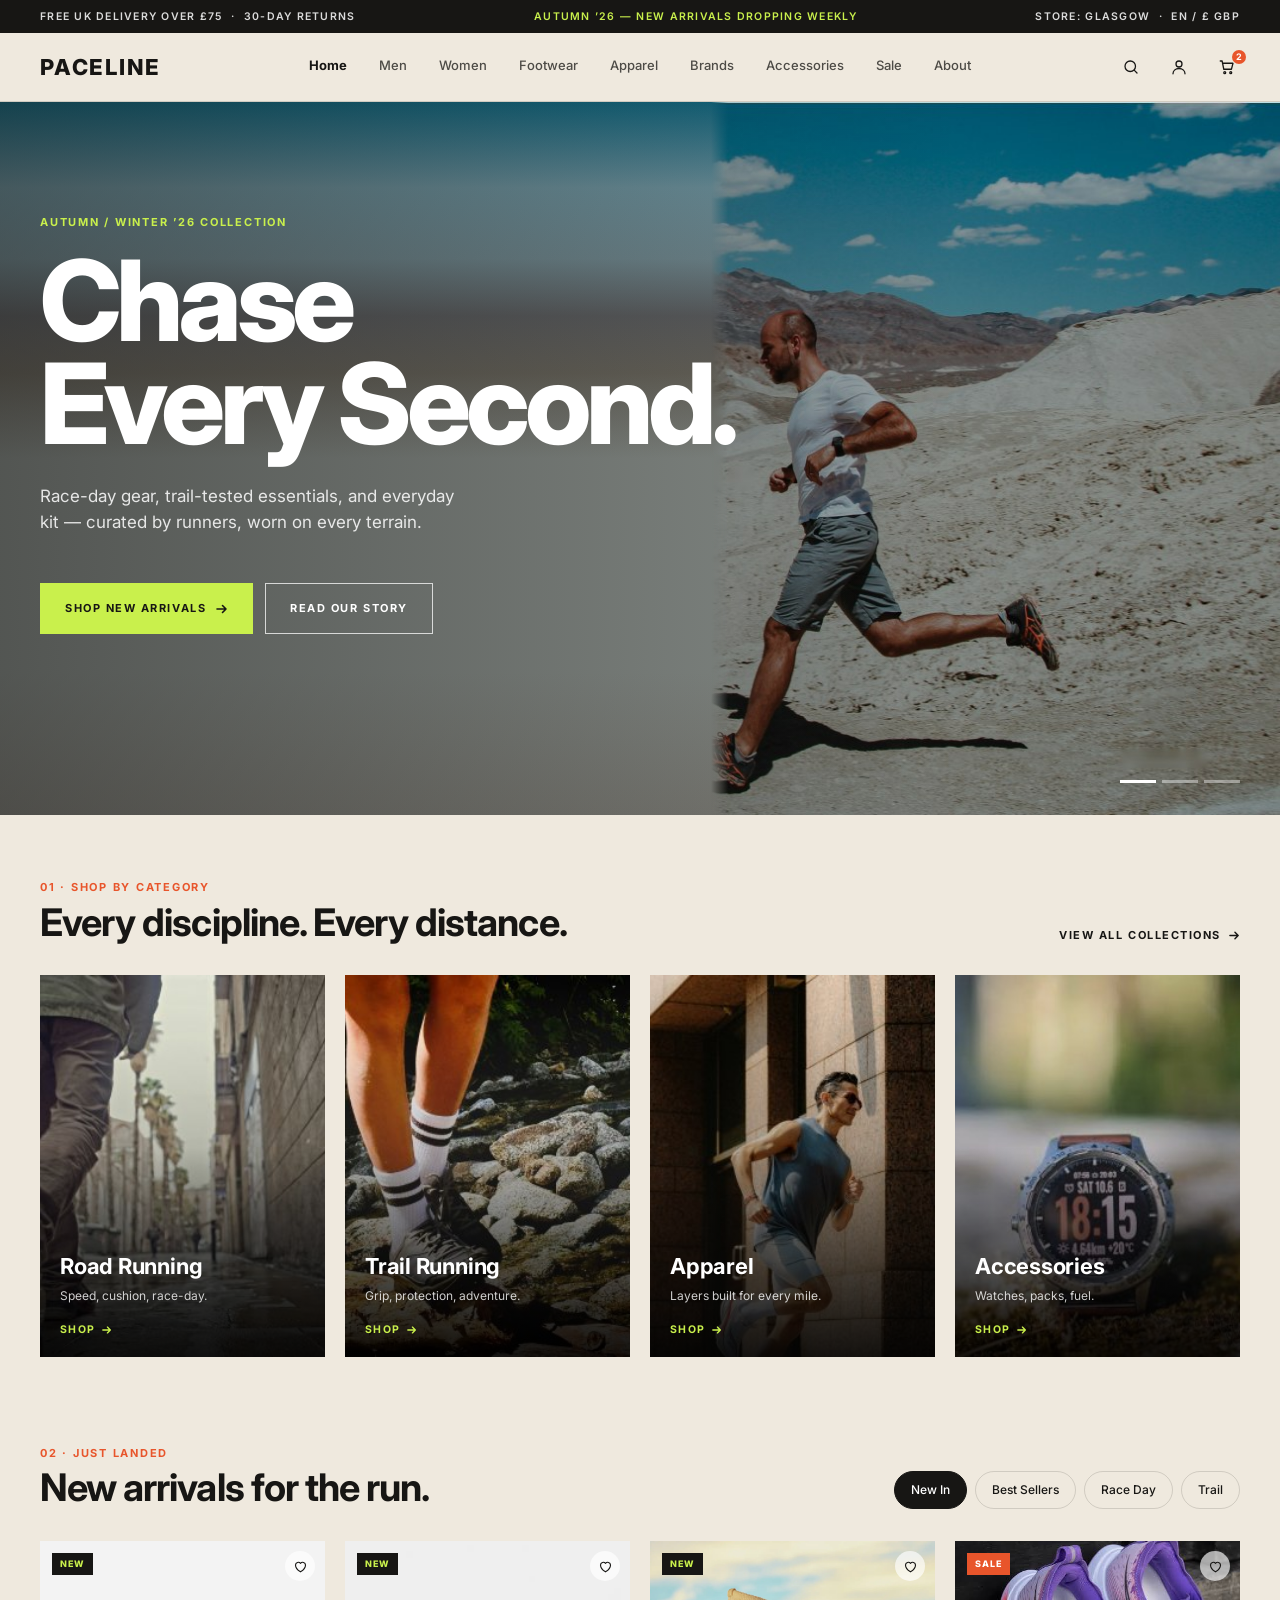
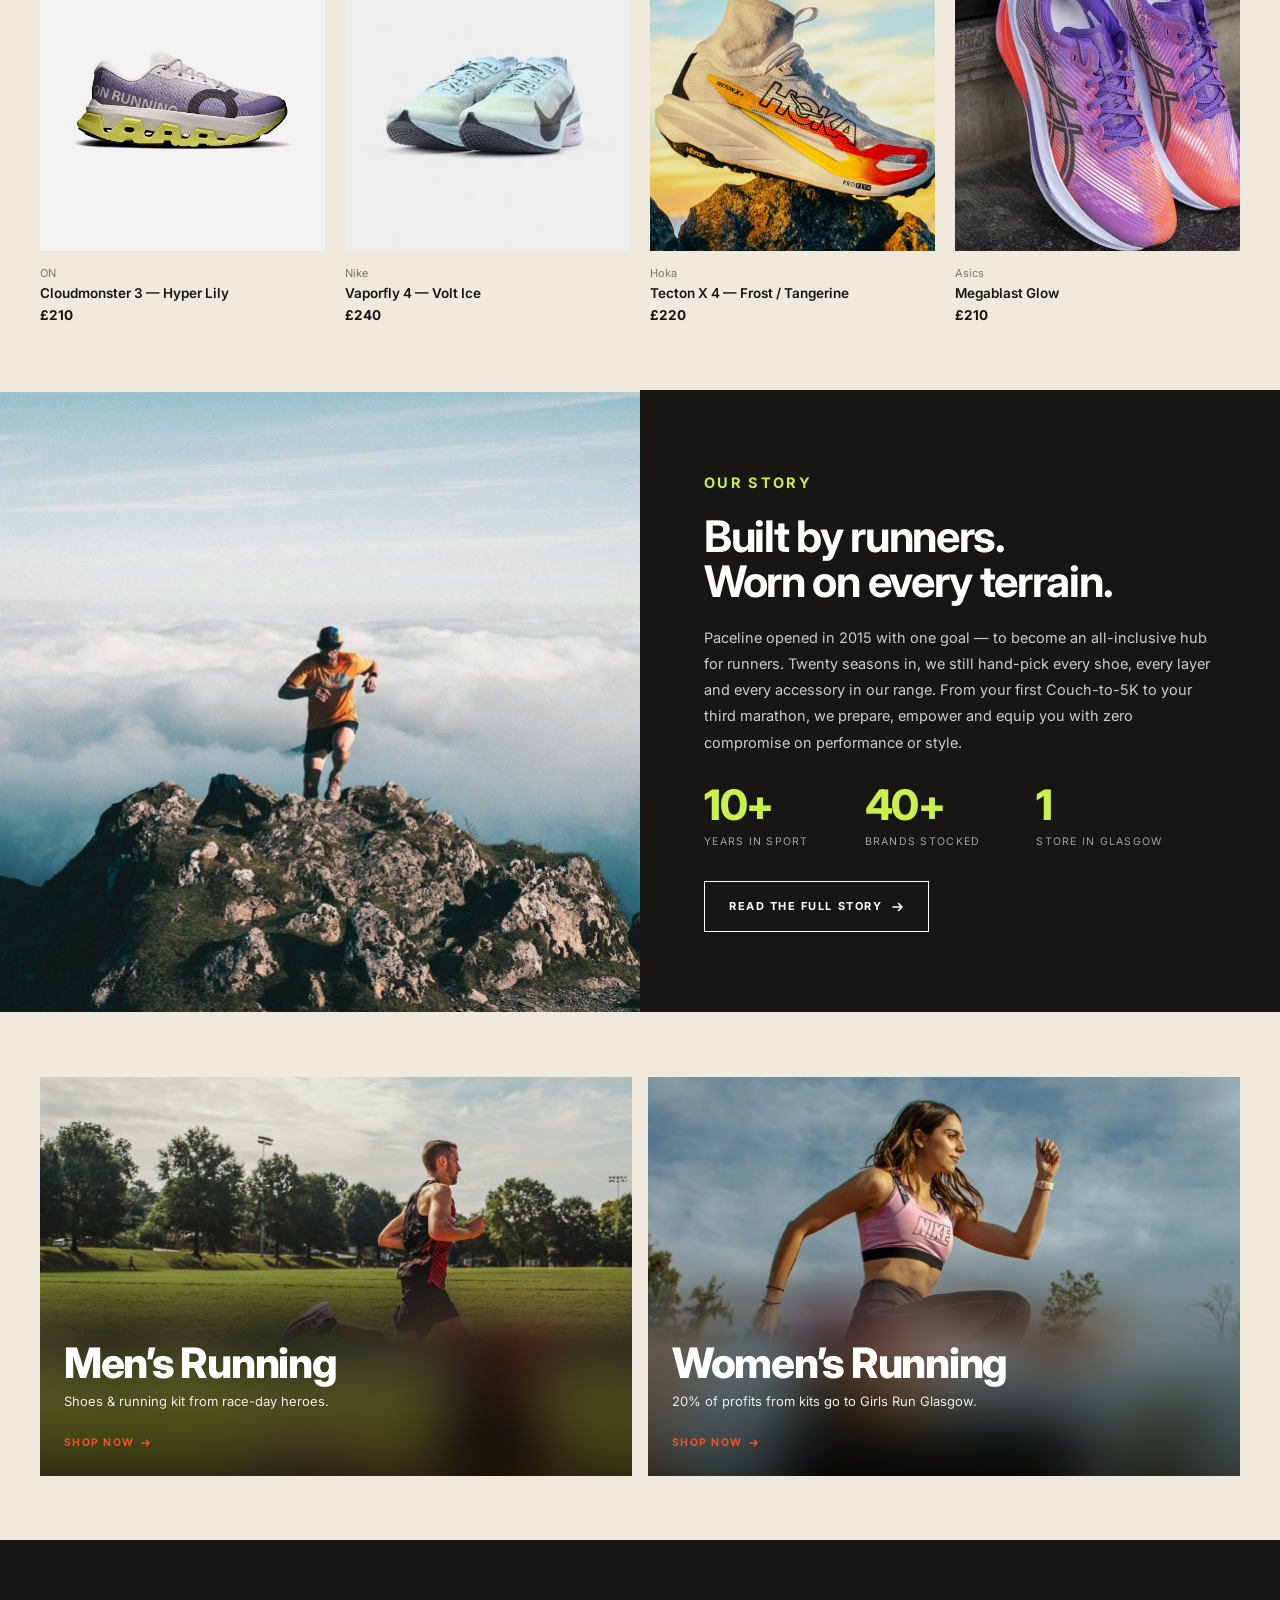
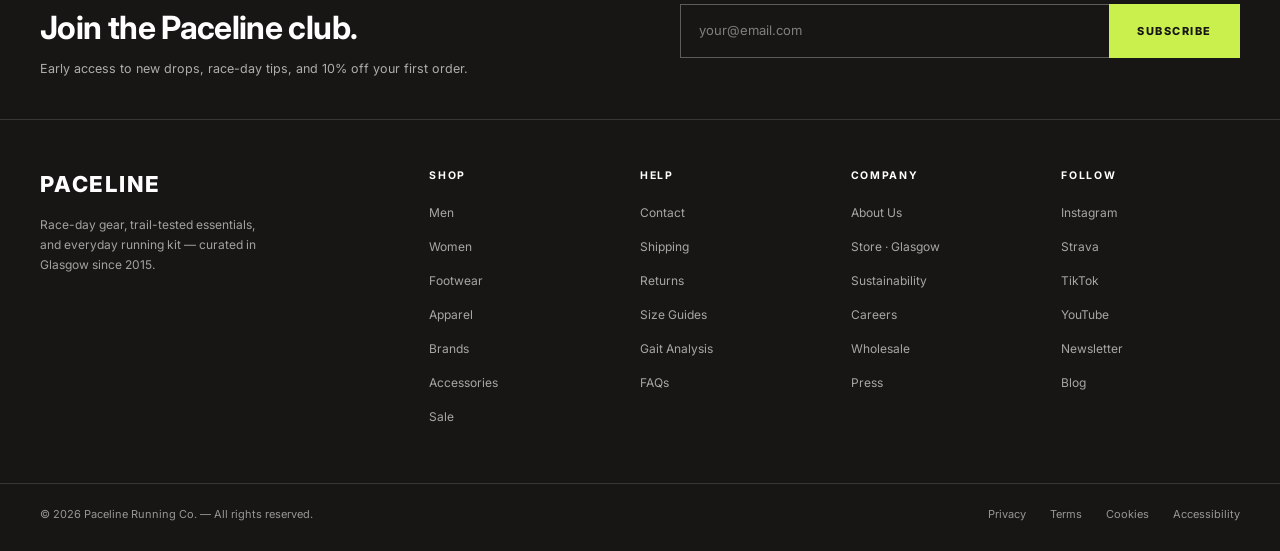
==== index.html @ 0e3cab70 "Paceline" ====
<!doctype html>
<html lang="en-GB">
<head>
  <meta charset="utf-8">
  <meta name="viewport" content="width=device-width, initial-scale=1">
  <title>Paceline — Running shoes, apparel and kit in Glasgow</title>
  <meta name="description" content="Race-day gear, trail-tested essentials and everyday kit, curated by runners in Glasgow.">
  <link rel="preconnect" href="https://fonts.googleapis.com">
  <link rel="preconnect" href="https://fonts.gstatic.com" crossorigin>
  <link href="https://fonts.googleapis.com/css2?family=Inter:wght@400;500;600;700;800&display=swap" rel="stylesheet">
  <link rel="stylesheet" href="css/styles.css">
</head>
<body>

<svg width="0" height="0" style="position:absolute" aria-hidden="true">
  <symbol id="i-arrow" viewBox="0 0 12 12"><path d="M1 6h9M6.5 2.5 10 6 6.5 9.5" fill="none" stroke="currentColor" stroke-width="1.6" stroke-linecap="round" stroke-linejoin="round"/></symbol>
  <symbol id="i-search" viewBox="0 0 24 24"><circle cx="11" cy="11" r="7"/><path d="m20 20-3.5-3.5"/></symbol>
  <symbol id="i-user" viewBox="0 0 24 24"><circle cx="12" cy="8" r="4"/><path d="M4 21c0-4.4 3.6-7 8-7s8 2.6 8 7"/></symbol>
  <symbol id="i-bag" viewBox="0 0 24 24"><path d="M3 4h2.5l2.2 11h10.2l2.1-8H6.2"/><circle cx="9" cy="19.5" r="1.3"/><circle cx="17" cy="19.5" r="1.3"/></symbol>
  <symbol id="i-heart" viewBox="0 0 24 24"><path d="M12 20.5s-8-4.9-8-11A4.5 4.5 0 0 1 12 7a4.5 4.5 0 0 1 8 2.5c0 6.1-8 11-8 11Z"/></symbol>
  <symbol id="i-menu" viewBox="0 0 24 24"><path d="M4 7h16M4 12h16M4 17h16"/></symbol>
</svg>

<div class="topbar">
  <div class="wrap">
    <span>Free UK delivery over £75 &nbsp;·&nbsp; 30-day returns</span>
    <span class="mid">Autumn ’26 — new arrivals dropping weekly</span>
    <span>Store: Glasgow &nbsp;·&nbsp; EN / £ GBP</span>
  </div>
</div>

<header class="site-header">
  <div class="wrap">
    <a href="index.html" class="logo" aria-label="Paceline home">PACELINE</a>
    <nav class="nav" id="nav" aria-label="Main">
      <a href="index.html" aria-current="page">Home</a>
      <a href="men.html">Men</a>
      <a href="women.html">Women</a>
      <a href="footwear.html">Footwear</a>
      <a href="apparel.html">Apparel</a>
      <a href="brands.html">Brands</a>
      <a href="accessories.html">Accessories</a>
      <a href="sale.html">Sale</a>
      <a href="about.html">About</a>
    </nav>
    <div class="header-actions">
      <button class="icon-btn" aria-label="Search"><svg><use href="#i-search"/></svg></button>
      <button class="icon-btn" aria-label="Account"><svg><use href="#i-user"/></svg></button>
      <button class="icon-btn" aria-label="Basket, 2 items"><svg><use href="#i-bag"/></svg><span class="cart-count">2</span></button>
      <button class="icon-btn menu-toggle" id="menuToggle" aria-label="Menu" aria-expanded="false" aria-controls="nav"><svg><use href="#i-menu"/></svg></button>
    </div>
  </div>
</header>

<main>
  <!-- Hero -->
  <section class="hero" aria-labelledby="hero-title">
    <div class="hero-bg-blur" aria-hidden="true"></div>
    <div class="hero-bg"><img src="img/hero.jpg" alt="A runner crossing a desert ridge at speed"></div>
    <div class="wrap">
      <div class="hero-inner">
        <p class="eyebrow lime">Autumn / Winter ’26 Collection</p>
        <h1 id="hero-title">Chase<br>Every Second.</h1>
        <p class="lede">Race-day gear, trail-tested essentials, and everyday kit — curated by runners, worn on every terrain.</p>
        <div class="hero-cta">
          <a class="btn btn-lime" href="#arrivals">Shop new arrivals <svg><use href="#i-arrow"/></svg></a>
          <a class="btn btn-ghost" href="about.html">Read our story</a>
        </div>
      </div>
    </div>
    <div class="hero-dots" aria-hidden="true"><button tabindex="-1" aria-current="true"></button><button tabindex="-1"></button><button tabindex="-1"></button></div>
  </section>

  <!-- Categories -->
  <section class="section" aria-labelledby="cat-title">
    <div class="wrap">
      <div class="section-head">
        <div>
          <p class="eyebrow">01 · Shop by category</p>
          <h2 id="cat-title">Every discipline. Every distance.</h2>
        </div>
        <a href="brands.html" class="link-arrow">View all collections <svg><use href="#i-arrow"/></svg></a>
      </div>
      <div class="cat-grid">
        <a href="footwear.html" class="cat-card">
          <img src="img/cat-road.jpg" alt="">
          <div class="meta"><h3>Road Running</h3><p>Speed, cushion, race-day.</p><span class="shop-link">Shop <svg><use href="#i-arrow"/></svg></span></div>
        </a>
        <a href="footwear.html" class="cat-card">
          <img src="img/cat-trail.jpg" alt="">
          <div class="meta"><h3>Trail Running</h3><p>Grip, protection, adventure.</p><span class="shop-link">Shop <svg><use href="#i-arrow"/></svg></span></div>
        </a>
        <a href="apparel.html" class="cat-card">
          <img src="img/cat-apparel.jpg" alt="">
          <div class="meta"><h3>Apparel</h3><p>Layers built for every mile.</p><span class="shop-link">Shop <svg><use href="#i-arrow"/></svg></span></div>
        </a>
        <a href="accessories.html" class="cat-card">
          <img src="img/cat-accessories.jpg" alt="">
          <div class="meta"><h3>Accessories</h3><p>Watches, packs, fuel.</p><span class="shop-link">Shop <svg><use href="#i-arrow"/></svg></span></div>
        </a>
      </div>
    </div>
  </section>

  <!-- New arrivals -->
  <section class="section" id="arrivals" aria-labelledby="arr-title" style="padding-top:24px">
    <div class="wrap">
      <div class="section-head">
        <div>
          <p class="eyebrow">02 · Just landed</p>
          <h2 id="arr-title">New arrivals for the run.</h2>
        </div>
        <div class="tabs" role="tablist" aria-label="Filter products">
          <button class="tab" role="tab" aria-selected="true" data-filter="new">New In</button>
          <button class="tab" role="tab" aria-selected="false" data-filter="best">Best Sellers</button>
          <button class="tab" role="tab" aria-selected="false" data-filter="race">Race Day</button>
          <button class="tab" role="tab" aria-selected="false" data-filter="trail">Trail</button>
        </div>
      </div>
      <div class="product-grid" id="productGrid">
        <article class="product" data-tags="new best">
          <div class="product-img">
            <span class="badge">New</span>
            <button class="wish" aria-label="Save Cloudmonster 3" aria-pressed="false"><svg><use href="#i-heart"/></svg></button>
            <img src="img/hper lily.jpg" alt="Cloudmonster 3 running shoe in Hyper Lily">
          </div>
          <div class="product-info"><p class="product-brand">ON</p><h3 class="product-name">Cloudmonster 3 — Hyper Lily</h3><p class="product-price">£210</p></div>
        </article>
        <article class="product" data-tags="new race">
          <div class="product-img">
            <span class="badge">New</span>
            <button class="wish" aria-label="Save Vaporfly 4" aria-pressed="false"><svg><use href="#i-heart"/></svg></button>
            <img src="img/shoe 2.jpg" alt="Vaporfly 4 running shoe in Volt Ice">
          </div>
          <div class="product-info"><p class="product-brand">Nike</p><h3 class="product-name">Vaporfly 4 — Volt Ice</h3><p class="product-price">£240</p></div>
        </article>
        <article class="product" data-tags="new trail">
          <div class="product-img">
            <span class="badge">New</span>
            <button class="wish" aria-label="Save Tecton X 4" aria-pressed="false"><svg><use href="#i-heart"/></svg></button>
            <img src="img/shoe 3.webp" alt="Tecton X 4 trail shoe in Frost / Tangerine">
          </div>
          <div class="product-info"><p class="product-brand">Hoka</p><h3 class="product-name">Tecton X 4 — Frost / Tangerine</h3><p class="product-price">£220</p></div>
        </article>
        <article class="product" data-tags="new best race">
          <div class="product-img">
            <span class="badge sale">Sale</span>
            <button class="wish" aria-label="Save Megablast" aria-pressed="false"><svg><use href="#i-heart"/></svg></button>
            <img src="img/shoe 4.jpg" alt="Megablast running shoe in White / Orange Glow">
          </div>
          <div class="product-info"><p class="product-brand">Asics</p><h3 class="product-name">Megablast Glow</h3><p class="product-price">£210</p></div>
        </article>
      </div>
    </div>
  </section>

  <!-- Story -->
  <section class="story on-dark" aria-labelledby="story-title">
    <div class="story-img"><img src="img/story.jpg" alt="A runner standing on a rocky summit above the clouds"></div>
    <div class="story-copy">
      <p class="eyebrow">Our story</p>
      <h2 id="story-title">Built by runners.<br>Worn on every terrain.</h2>
      <p>Paceline opened in 2015 with one goal — to become an all-inclusive hub for runners. Twenty seasons in, we still hand-pick every shoe, every layer and every accessory in our range. From your first Couch-to-5K to your third marathon, we prepare, empower and equip you with zero compromise on performance or style.</p>
      <div class="stats">
        <div class="stat"><b>10+</b><span>Years in sport</span></div>
        <div class="stat"><b>40+</b><span>Brands stocked</span></div>
        <div class="stat"><b>1</b><span>Store in Glasgow</span></div>
      </div>
      <a class="btn btn-outline" href="about.html">Read the full story <svg><use href="#i-arrow"/></svg></a>
    </div>
  </section>

  <!-- Men / Women -->
  <section class="section" aria-label="Shop by gender">
    <div class="wrap">
      <div class="duo">
        <a href="men.html" class="duo-card">
          <div class="blur" style="background-image:url(img/men.jpg)"></div>
          <img class="photo" src="img/men.jpg" alt="">
          <div class="duo-copy"><h3>Men’s Running</h3><p>Shoes &amp; running kit from race-day heroes.</p><span class="shop-link">Shop now <svg><use href="#i-arrow"/></svg></span></div>
        </a>
        <a href="women.html" class="duo-card">
          <div class="blur" style="background-image:url(img/women.jpg)"></div>
          <img class="photo" src="img/women.jpg" alt="">
          <div class="duo-copy"><h3>Women’s Running</h3><p>20% of profits from kits go to Girls Run Glasgow.</p><span class="shop-link">Shop now <svg><use href="#i-arrow"/></svg></span></div>
        </a>
      </div>
    </div>
  </section>
</main>

<footer class="site-footer on-dark">
  <section class="newsletter" aria-labelledby="nl-title">
    <div class="wrap">
      <div>
        <h2 id="nl-title">Join the Paceline club.</h2>
        <p>Early access to new drops, race-day tips, and 10% off your first order.</p>
      </div>
      <form class="sub-form" id="subForm" novalidate>
        <label class="sr-only" for="email">Email address</label>
        <input id="email" type="email" placeholder="your@email.com" autocomplete="email" required>
        <button type="submit">Subscribe</button>
        <p class="form-msg" id="formMsg" role="status"></p>
      </form>
    </div>
  </section>
  <div class="wrap footer-cols">
    <div class="footer-brand">
      <a href="index.html" class="logo">PACELINE</a>
      <p>Race-day gear, trail-tested essentials, and everyday running kit — curated in Glasgow since 2015.</p>
    </div>
    <div class="footer-col"><h4>Shop</h4><ul><li><a href="men.html">Men</a></li><li><a href="women.html">Women</a></li><li><a href="footwear.html">Footwear</a></li><li><a href="apparel.html">Apparel</a></li><li><a href="brands.html">Brands</a></li><li><a href="accessories.html">Accessories</a></li><li><a href="sale.html">Sale</a></li></ul></div>
    <div class="footer-col"><h4>Help</h4><ul><li><a href="#">Contact</a></li><li><a href="#">Shipping</a></li><li><a href="#">Returns</a></li><li><a href="#">Size Guides</a></li><li><a href="gait-analysis.html">Gait Analysis</a></li><li><a href="#">FAQs</a></li></ul></div>
    <div class="footer-col"><h4>Company</h4><ul><li><a href="about.html">About Us</a></li><li><a href="https://www.visitglasgow.org.uk/">Store · Glasgow</a></li><li><a href="#">Sustainability</a></li><li><a href="#">Careers</a></li><li><a href="#">Wholesale</a></li><li><a href="#">Press</a></li></ul></div>
    <div class="footer-col"><h4>Follow</h4><ul><li><a href="#">Instagram</a></li><li><a href="#">Strava</a></li><li><a href="#">TikTok</a></li><li><a href="#">YouTube</a></li><li><a href="#">Newsletter</a></li><li><a href="#">Blog</a></li></ul></div>
  </div>
  <div class="legal">
    <div class="wrap">
      <span>© 2026 Paceline Running Co. — All rights reserved.</span>
      <nav aria-label="Legal"><a href="#">Privacy</a><a href="#">Terms</a><a href="#">Cookies</a><a href="#">Accessibility</a></nav>
    </div>
  </div>
</footer>

<script src="js/main.js"></script>
</body>
</html>
---- css/styles.css ----
/* ==========================================================================
   PACELINE — shared styles (Home + About)
   ========================================================================== */

:root {
  --cream: #efe9de;
  --cream-light: #f5f1e8;
  --ink: #171614;
  --ink-soft: #4d4b46;
  --muted: #7a766d;
  --lime: #c9f04c;
  --orange: #e8552b;
  --gold: #d68a3c;
  --white: #ffffff;
  --line: rgba(23, 22, 20, 0.14);

  --font: "Inter", "Helvetica Neue", Arial, "Liberation Sans", sans-serif;
  --wrap: 1312px;
  --gutter: 40px;
}

*, *::before, *::after { box-sizing: border-box; }
html { scroll-behavior: smooth; }
body {
  margin: 0;
  font-family: var(--font);
  font-size: 16px;
  line-height: 1.5;
  color: var(--ink);
  background: var(--cream);
  -webkit-font-smoothing: antialiased;
}
img { display: block; max-width: 100%; }
a { color: inherit; text-decoration: none; }
button { font: inherit; color: inherit; cursor: pointer; }
ul { list-style: none; margin: 0; padding: 0; }
h1, h2, h3, p { margin: 0; }

:focus-visible { outline: 2px solid var(--orange); outline-offset: 3px; }
.on-dark :focus-visible, .topbar :focus-visible { outline-color: var(--lime); }

.wrap { width: 100%; max-width: calc(var(--wrap) + var(--gutter) * 2); margin: 0 auto; padding: 0 var(--gutter); }

.eyebrow {
  font-size: 11px; font-weight: 700; letter-spacing: .16em; text-transform: uppercase;
  color: var(--orange);
}
.on-dark .eyebrow, .eyebrow.lime { color: var(--lime); }

.sr-only {
  position: absolute; width: 1px; height: 1px; overflow: hidden;
  clip: rect(0 0 0 0); white-space: nowrap;
}

/* ---------- Buttons ---------- */
.btn {
  display: inline-flex; align-items: center; gap: 10px;
  padding: 16px 24px; border: 1.5px solid transparent;
  font-size: 11px; font-weight: 700; letter-spacing: .14em; text-transform: uppercase;
  transition: background .2s, color .2s, border-color .2s;
}
.btn svg { width: 12px; height: 12px; }
.btn-lime { background: var(--lime); color: var(--ink); }
.btn-lime:hover { background: #d8f77a; }
.btn-ghost { border-color: rgba(255,255,255,.75); color: var(--white); }
.btn-ghost:hover { background: var(--white); color: var(--ink); }
.btn-outline { border-color: var(--white); color: var(--white); }
.btn-outline:hover { background: var(--white); color: var(--ink); }
.btn-dark { background: var(--ink); color: var(--white); }
.btn-dark:hover { background: #2c2a27; }
.btn-ink-outline { border-color: var(--ink); color: var(--ink); }
.btn-ink-outline:hover { background: var(--ink); color: var(--white); }

.link-arrow {
  display: inline-flex; align-items: center; gap: 8px;
  font-size: 11px; font-weight: 700; letter-spacing: .14em; text-transform: uppercase;
}
.link-arrow svg { width: 11px; height: 11px; transition: transform .2s; }
.link-arrow:hover svg { transform: translateX(3px); }

/* ---------- Top bar ---------- */
.topbar {
  background: var(--ink); color: rgba(255,255,255,.85);
  font-size: 10.5px; font-weight: 600; letter-spacing: .12em; text-transform: uppercase;
}
.topbar .wrap { display: flex; justify-content: space-between; align-items: center; height: 33px; gap: 16px; }
.topbar .mid { color: var(--lime); text-align: center; }
.topbar span:last-child { text-align: right; }

/* ---------- Header ---------- */
.site-header {
  position: sticky; top: 0; z-index: 50;
  background: var(--cream); border-bottom: 1px solid var(--line);
}
.site-header .wrap { display: grid; grid-template-columns: 1fr auto 1fr; align-items: center; height: 68px; }
.logo { font-size: 22px; font-weight: 800; letter-spacing: .08em; }
.nav { display: flex; gap: 32px; font-size: 13px; font-weight: 500; color: var(--ink-soft); }
.nav a { padding: 6px 0; border-bottom: 2px solid transparent; transition: color .2s; }
.nav a:hover { color: var(--ink); }
.nav a[aria-current="page"] { color: var(--ink); font-weight: 700; }
.header-actions { display: flex; justify-content: flex-end; gap: 22px; }
.icon-btn { background: none; border: 0; padding: 4px; position: relative; display: grid; place-items: center; }
.icon-btn svg { width: 18px; height: 18px; stroke: var(--ink); fill: none; stroke-width: 1.7; stroke-linecap: round; stroke-linejoin: round; }
.cart-count {
  position: absolute; top: -4px; right: -6px; min-width: 14px; height: 14px; padding: 0 3px;
  display: grid; place-items: center; border-radius: 7px;
  background: var(--orange); color: var(--white); font-size: 9px; font-weight: 700;
}
.menu-toggle { display: none; }

/* ---------- Hero (Home) ---------- */
.hero {
  position: relative; min-height: 713px; color: var(--white); overflow: hidden;
  background: #6f8fa8;
}
.hero-bg-blur {
  position: absolute; inset: 0;
  /* colours sampled from the photo's left edge so the image blends into the page */
  background: linear-gradient(180deg, #12657d 0%, #6a8f9a 12%, #6e868d 22%, #5a5c5e 30%, #66635a 38%, #848a86 50%, #848a86 80%, #7a7a74 100%);
}
.hero-bg { position: absolute; inset: 0; display: flex; justify-content: flex-end; }
.hero-bg img {
  height: 100%; width: auto; max-width: 62%; object-fit: cover; object-position: left center;
  -webkit-mask-image: linear-gradient(90deg, transparent 0, #000 3%);
          mask-image: linear-gradient(90deg, transparent 0, #000 3%);
}
.hero::after {
  content: ""; position: absolute; inset: 0;
  background: linear-gradient(90deg, rgba(23,22,20,.45) 0%, rgba(23,22,20,.12) 55%, rgba(23,22,20,0) 75%);
}
.hero .wrap { position: relative; z-index: 2; padding-top: 112px; padding-bottom: 80px; }
.hero-inner { max-width: 760px; padding-left: 0; }
.hero h1 {
  font-size: clamp(64px, 9vw, 112px); line-height: .92; font-weight: 800; letter-spacing: -.045em;
  margin: 18px 0 28px;
}
.hero p.lede { font-size: 17px; line-height: 1.55; max-width: 430px; color: rgba(255,255,255,.85); }
.hero-cta { display: flex; gap: 12px; margin-top: 48px; flex-wrap: wrap; }
.hero-dots { position: absolute; right: var(--gutter); bottom: 32px; z-index: 3; display: flex; gap: 6px; }
.hero-dots button { width: 36px; height: 3px; border: 0; padding: 0; background: rgba(255,255,255,.4); transition: background .2s; }
.hero-dots button[aria-current="true"] { background: var(--white); }

/* ---------- Section heads ---------- */
.section { padding: 64px 0; }
.section-head { display: flex; justify-content: space-between; align-items: flex-end; gap: 24px; margin-bottom: 32px; }
.section-head h2 { font-size: clamp(30px, 3vw, 38px); font-weight: 700; letter-spacing: -.025em; line-height: 1.1; margin-top: 6px; }

/* ---------- Category cards ---------- */
.cat-grid { display: grid; grid-template-columns: repeat(4, 1fr); gap: 20px; }
.cat-card {
  position: relative; display: block; aspect-ratio: 313 / 419; overflow: hidden; color: var(--white); background: var(--ink);
}
.cat-card img { width: 100%; height: 100%; object-fit: cover; object-position: top; transition: transform .5s ease; }
.cat-card:hover img { transform: scale(1.04); }
.cat-card::after {
  content: ""; position: absolute; inset: 0;
  background: linear-gradient(180deg, rgba(0,0,0,0) 45%, rgba(0,0,0,.78) 100%);
}
.cat-card .meta { position: absolute; left: 20px; right: 20px; bottom: 18px; z-index: 2; }
.cat-card h3 { font-size: 22px; font-weight: 700; letter-spacing: -.01em; }
.cat-card p { font-size: 12px; color: rgba(255,255,255,.8); margin: 4px 0 10px; }
.shop-link { font-size: 10.5px; font-weight: 700; letter-spacing: .14em; text-transform: uppercase; color: var(--lime); display: inline-flex; gap: 6px; align-items: center; }
.shop-link svg { width: 10px; height: 10px; }

/* ---------- Product grid ---------- */
.tabs { display: flex; gap: 8px; flex-wrap: wrap; }
.tab {
  padding: 9px 16px; border: 1px solid var(--line); border-radius: 999px; background: transparent;
  font-size: 12px; font-weight: 500; transition: background .2s, color .2s;
}
.tab:hover { border-color: var(--ink); }
.tab[aria-selected="true"] { background: var(--ink); color: var(--white); border-color: var(--ink); }
.product-grid { display: grid; grid-template-columns: repeat(4, 1fr); gap: 20px; }
.product[hidden] { display: none; }
.product-img { position: relative; aspect-ratio: 313 / 340; overflow: hidden; background: #e0a550; }
.product-img img { width: 100%; height: 100%; object-fit: cover; transition: transform .5s ease; }
.product:hover .product-img img { transform: scale(1.04); }
.badge {
  position: absolute; top: 12px; left: 12px; z-index: 2;
  padding: 4px 8px; font-size: 9px; font-weight: 800; letter-spacing: .12em; text-transform: uppercase;
  background: var(--ink); color: var(--lime);
}
.badge.sale { background: var(--orange); color: var(--white); }
.wish {
  position: absolute; top: 10px; right: 10px; z-index: 2; width: 30px; height: 30px;
  border: 0; border-radius: 50%; background: rgba(255,255,255,.65); display: grid; place-items: center;
  transition: background .2s;
}
.wish:hover { background: var(--white); }
.wish svg { width: 15px; height: 15px; fill: none; stroke: var(--ink); stroke-width: 1.8; stroke-linejoin: round; }
.wish[aria-pressed="true"] svg { fill: var(--orange); stroke: var(--orange); }
.product-info { padding-top: 14px; }
.product-brand { font-size: 11px; color: var(--muted); margin-bottom: 2px; }
.product-name { font-size: 13.5px; font-weight: 600; }
.product-price { font-size: 13.5px; font-weight: 700; margin-top: 2px; }
.product-price s { font-weight: 400; color: var(--muted); margin-left: 6px; }

/* ---------- Story band (Home) ---------- */
.story { display: grid; grid-template-columns: 1fr 1fr; background: var(--ink); color: var(--white); min-height: 620px; }
.story-img { position: relative; overflow: hidden; }
.story-img img { position: absolute; inset: 0; width: 100%; height: 100%; object-fit: cover; }
.story-copy { padding: 80px 64px; display: flex; flex-direction: column; justify-content: center; max-width: 720px; }
.story-copy h2 { font-size: clamp(34px, 3.4vw, 46px); line-height: 1.05; font-weight: 700; letter-spacing: -.03em; margin: 18px 0 20px; }
.story-copy p { font-size: 14.5px; line-height: 1.8; color: rgba(255,255,255,.78); max-width: 520px; }
.stats { display: flex; gap: 56px; margin: 28px 0 32px; }
.stat b { display: block; font-size: 42px; font-weight: 800; letter-spacing: -.03em; line-height: 1; color: var(--lime); }
.stat span { display: block; margin-top: 8px; font-size: 10.5px; letter-spacing: .12em; text-transform: uppercase; color: rgba(255,255,255,.6); }
.story-copy .btn { align-self: flex-start; }

/* ---------- Gender cards ---------- */
.duo { display: grid; grid-template-columns: 1fr 1fr; gap: 16px; }
.duo-card {
  position: relative; display: block; min-height: 400px; overflow: hidden; color: var(--white);
  background: #2f3b2a;
}
.duo-card .blur { position: absolute; inset: 0; background-size: cover; background-position: center; filter: blur(26px); transform: scale(1.2); }
.duo-card img.photo {
  position: absolute; left: 0; right: 0; top: 0; width: 100%; height: 68%; object-fit: cover; object-position: center top;
  -webkit-mask-image: linear-gradient(180deg, #000 70%, transparent 100%);
          mask-image: linear-gradient(180deg, #000 70%, transparent 100%);
  transition: transform .6s ease;
}
.duo-card:hover img.photo { transform: scale(1.03); }
.duo-card::after { content: ""; position: absolute; inset: 0; background: linear-gradient(180deg, rgba(0,0,0,0) 40%, rgba(0,0,0,.6) 100%); }
.duo-copy { position: absolute; left: 24px; right: 24px; bottom: 24px; z-index: 2; }
.duo-copy h3 { font-size: clamp(30px, 3.3vw, 42px); font-weight: 800; letter-spacing: -.03em; line-height: 1; }
.duo-copy p { margin: 8px 0 16px; font-size: 13px; color: rgba(255,255,255,.9); }
.duo-copy .shop-link { color: var(--orange); }

/* ---------- Newsletter + footer ---------- */
.site-footer { background: var(--ink); color: var(--white); }
.newsletter { padding: 64px 0 40px; }
.newsletter .wrap { display: flex; justify-content: space-between; align-items: center; gap: 40px; flex-wrap: wrap; padding-bottom: 40px; border-bottom: 1px solid rgba(255,255,255,.14); }
.newsletter h2 { font-size: 32px; font-weight: 700; letter-spacing: -.02em; }
.newsletter p { font-size: 12.5px; color: rgba(255,255,255,.65); margin-top: 8px; }
.sub-form { display: flex; flex-wrap: wrap; flex: 1 1 380px; max-width: 560px; }
.sub-form input {
  flex: 1 1 200px; min-width: 0; padding: 16px 18px; background: transparent;
  border: 1px solid rgba(255,255,255,.3); border-right: 0; color: var(--white); font: inherit; font-size: 13px;
}
.sub-form input::placeholder { color: rgba(255,255,255,.45); }
.sub-form input:focus-visible { outline-offset: -2px; }
.sub-form button { flex: 0 0 auto; border-radius: 0; border: 0; padding: 0 28px; background: var(--lime); color: var(--ink); font-size: 11px; font-weight: 800; letter-spacing: .14em; text-transform: uppercase; }
.sub-form button:hover { background: #d8f77a; }
.form-msg { flex-basis: 100%; font-size: 12.5px; color: var(--lime); min-height: 1em; margin: 0; }

.footer-cols { display: grid; grid-template-columns: 2fr repeat(4, 1fr); gap: 32px; padding-top: 8px; padding-bottom: 56px; }
.footer-brand p { font-size: 12px; line-height: 1.7; color: rgba(255,255,255,.6); max-width: 230px; margin-top: 14px; }
.footer-col h4 { margin: 0 0 16px; font-size: 10.5px; letter-spacing: .16em; text-transform: uppercase; font-weight: 700; }
.footer-col li + li { margin-top: 10px; }
.footer-col a { font-size: 12px; color: rgba(255,255,255,.62); transition: color .2s; }
.footer-col a:hover { color: var(--white); }
.legal { border-top: 1px solid rgba(255,255,255,.14); padding: 22px 0 28px; }
.legal .wrap { display: flex; justify-content: space-between; gap: 16px; flex-wrap: wrap; font-size: 11px; color: rgba(255,255,255,.55); }
.legal nav { display: flex; gap: 24px; }
.legal a:hover { color: var(--white); }

/* ==========================================================================
   ABOUT
   ========================================================================== */
.about-hero { text-align: center; padding: 28px 0 40px; }
.crumbs { font-size: 10.5px; letter-spacing: .14em; text-transform: uppercase; color: var(--muted); margin-bottom: 40px; }
.crumbs a:hover { color: var(--ink); }
.about-hero h1 { font-size: clamp(72px, 11vw, 150px); font-weight: 800; letter-spacing: -.055em; line-height: .95; }
.about-hero p { max-width: 400px; margin: 32px auto 0; color: var(--ink-soft); font-size: 14px; line-height: 1.65; }
.banner img { width: 100%; height: 481px; object-fit: cover; }

.why { padding: 84px 0 96px; }
.why .wrap { display: grid; grid-template-columns: 1fr 1fr; gap: 64px; align-items: start; }
.why h2 { font-size: clamp(36px, 4vw, 52px); font-weight: 800; letter-spacing: -.035em; line-height: 1.02; margin-top: 14px; }
.why-copy p { font-size: 13.5px; line-height: 1.75; color: var(--ink-soft); max-width: 520px; }
.why-copy p + p { margin-top: 16px; }
.signoff { margin-top: 56px !important; font-weight: 700; color: var(--ink) !important; font-size: 12.5px !important; }

.values { background: var(--cream-light); padding: 64px 0 72px; }
.values h2, .timeline-sec h2, .founders h2 { font-size: clamp(28px, 3vw, 36px); font-weight: 700; letter-spacing: -.025em; margin: 6px 0 36px; }
.value-grid { display: grid; grid-template-columns: repeat(3, 1fr); gap: 16px; }
.value-card { background: var(--white); padding: 28px 28px 32px; min-height: 238px; }
.value-card .num { font-size: 52px; font-weight: 800; letter-spacing: -.04em; line-height: 1; }
.value-card:nth-child(1) .num { color: var(--orange); }
.value-card:nth-child(2) .num { color: var(--lime); }
.value-card:nth-child(3) .num { color: var(--gold); }
.value-card h3 { font-size: 17px; font-weight: 700; letter-spacing: -.01em; margin: 22px 0 22px; }
.value-card p { font-size: 11.5px; line-height: 1.65; color: var(--muted); }

.timeline-sec { padding: 64px 0 80px; }
.timeline { display: grid; grid-template-columns: repeat(4, 1fr); gap: 16px; }
.milestone { border-top: 1px solid var(--ink); padding-top: 24px; }
.milestone .year { font-size: 40px; font-weight: 800; letter-spacing: -.04em; line-height: 1; color: var(--orange); }
.milestone:nth-child(2) .year { color: var(--gold); }
.milestone:nth-child(3) .year { color: var(--orange); }
.milestone:nth-child(4) .year { color: var(--gold); }
.milestone h3 { font-size: 15px; font-weight: 700; margin: 18px 0 10px; }
.milestone p { font-size: 11.5px; line-height: 1.65; color: var(--muted); max-width: 260px; }

.visit { display: grid; grid-template-columns: 1fr 1fr; background: var(--ink); color: var(--white); min-height: 360px; }
.visit-copy { padding: 0 var(--gutter); display: flex; flex-direction: column; justify-content: center; }
.visit-copy h2 { font-size: clamp(34px, 3.4vw, 44px); font-weight: 700; letter-spacing: -.03em; margin: 14px 0 18px; }
.visit-copy address { font-style: normal; font-size: 13px; line-height: 1.8; color: rgba(255,255,255,.7); }
.visit-copy address b { color: var(--white); font-weight: 600; }
.visit-map { position: relative; overflow: hidden; }
.visit-map img { position: absolute; inset: 0; width: 100%; height: 100%; object-fit: cover; }

.founders { padding: 64px 0 80px; }
.founder-grid { display: grid; grid-template-columns: 1fr 1fr; gap: 16px; }
.founder { background: var(--white); }
.founder-photo { position: relative; aspect-ratio: 644 / 459; overflow: hidden; }
.founder-photo img { width: 100%; height: 100%; object-fit: cover; object-position: center 30%; }
.pill {
  position: absolute; left: 16px; bottom: 14px; padding: 4px 10px; border-radius: 999px;
  background: var(--lime); color: var(--ink); font-size: 9px; font-weight: 700;
}
.founder-body { padding: 22px 24px 28px; }
.founder-body h3 { font-size: 19px; font-weight: 700; letter-spacing: -.01em; }
.founder-body .role { font-size: 10.5px; font-weight: 600; color: var(--orange); margin: 6px 0 14px; }
.founder-body p { font-size: 11.5px; line-height: 1.65; color: var(--muted); max-width: 480px; }

.cta { background: var(--lime); text-align: center; padding: 68px 0 76px; }
.cta .eyebrow { color: var(--ink); }
.cta h2 { font-size: clamp(42px, 6vw, 76px); font-weight: 800; letter-spacing: -.045em; line-height: .98; margin: 22px auto 30px; max-width: 760px; }
.cta-buttons { display: inline-flex; gap: 8px; flex-wrap: wrap; justify-content: center; }

/* ==========================================================================
   Responsive
   ========================================================================== */
@media (max-width: 1080px) {
  .cat-grid, .product-grid { grid-template-columns: repeat(2, 1fr); }
  .story { grid-template-columns: 1fr; }
  .story-img { min-height: 380px; }
  .story-copy { padding: 56px var(--gutter); max-width: none; }
  .footer-cols { grid-template-columns: repeat(2, 1fr); }
  .footer-brand { grid-column: 1 / -1; }
  .timeline { grid-template-columns: repeat(2, 1fr); row-gap: 40px; }
}
@media (max-width: 820px) {
  :root { --gutter: 20px; }
  .topbar .mid, .topbar span:last-child { display: none; }
  .topbar .wrap { justify-content: center; }
  .site-header .wrap { grid-template-columns: auto 1fr; height: 60px; }
  .header-actions { gap: 16px; }
  .menu-toggle { display: grid; }
  .nav {
    display: none; position: absolute; top: 60px; left: 0; right: 0;
    flex-direction: column; gap: 0; background: var(--cream); border-bottom: 1px solid var(--line); padding: 8px var(--gutter) 16px;
  }
  .nav.open { display: flex; }
  .nav a { padding: 12px 0; font-size: 15px; }
  .site-header .wrap { position: relative; }
  .hero { min-height: 640px; }
  .hero .wrap { padding-top: 72px; }
  .hero-bg img { max-width: 100%; opacity: .85; }
  .hero::after { background: linear-gradient(180deg, rgba(23,22,20,.35), rgba(23,22,20,.55)); }
  .section-head { flex-direction: column; align-items: flex-start; }
  .duo, .why .wrap, .founder-grid, .visit, .value-grid { grid-template-columns: 1fr; }
  .why .wrap { gap: 28px; }
  .visit-copy { padding: 56px var(--gutter); }
  .visit-map { min-height: 280px; }
  .stats { gap: 32px; flex-wrap: wrap; }
  .banner img { height: 260px; }
  .legal .wrap { flex-direction: column; }
}
@media (max-width: 520px) {
  .cat-grid, .product-grid { gap: 12px; }
  .cat-card h3 { font-size: 17px; }
  .cat-card p { display: none; }
  .timeline { grid-template-columns: 1fr; }
  .footer-cols { grid-template-columns: 1fr 1fr; }
  .sub-form { flex-direction: column; }
  .sub-form input { border-right: 1px solid rgba(255,255,255,.3); border-bottom: 0; }
  .sub-form button { padding: 16px; }
}
@media (prefers-reduced-motion: reduce) {
  *, *::before, *::after { transition: none !important; animation: none !important; scroll-behavior: auto !important; }
}

/* ==========================================================================
   SHOP PAGES (Men, Women, Footwear, Apparel, Brands, Sale)
   ========================================================================== */
.page-head { padding: 28px 0 36px; }
.page-head .crumbs { margin-bottom: 28px; }
.page-head h1 { font-size: clamp(52px, 8vw, 104px); font-weight: 800; letter-spacing: -.05em; line-height: .95; }
.page-head p.sub { margin-top: 18px; max-width: 460px; color: var(--ink-soft); font-size: 14px; line-height: 1.65; }

.shop-section { padding-bottom: 88px; }
.shop-bar {
  display: flex; justify-content: space-between; align-items: center; gap: 16px; flex-wrap: wrap;
  padding: 16px 0; margin-bottom: 32px;
  border-top: 1px solid var(--line); border-bottom: 1px solid var(--line);
}
.chips { display: flex; gap: 8px; flex-wrap: wrap; }
.chip {
  padding: 9px 16px; border: 1px solid var(--line); border-radius: 999px; background: transparent;
  font-size: 12px; font-weight: 500; transition: background .2s, color .2s;
}
.chip:hover { border-color: var(--ink); }
.chip[aria-pressed="true"] { background: var(--ink); color: var(--white); border-color: var(--ink); }
.shop-tools { display: flex; align-items: center; gap: 16px; font-size: 12px; color: var(--muted); }
.shop-tools select {
  padding: 9px 12px; border: 1px solid var(--line); background: transparent;
  font: inherit; font-size: 12px; color: var(--ink);
}
.shop-empty { grid-column: 1 / -1; padding: 64px 0; text-align: center; color: var(--muted); font-size: 14px; }
/* ==========================================================================
   GAIT ANALYSIS BOOKING PAGE
   ========================================================================== */
.gait-section { padding-bottom: 96px; }
.gait-grid { display: grid; grid-template-columns: 1fr 1fr; gap: 64px; align-items: start; }
.gait-info h2, .gait-card h2 { font-size: 26px; font-weight: 700; letter-spacing: -.02em; margin-bottom: 20px; }
.gait-steps { list-style: none; margin: 0 0 44px; padding: 0; }
.gait-steps li { display: grid; grid-template-columns: 56px 1fr; gap: 8px; padding: 20px 0; border-top: 1px solid var(--line); }
.gait-steps li:last-child { border-bottom: 1px solid var(--line); }
.gait-steps .n { font-size: 34px; font-weight: 800; letter-spacing: -.04em; line-height: 1; color: var(--orange); }
.gait-steps h3 { font-size: 16px; font-weight: 700; margin-bottom: 6px; }
.gait-steps p { font-size: 13px; line-height: 1.65; color: var(--ink-soft); max-width: 420px; }
.gait-list { list-style: disc; margin: 0 0 40px 18px; padding: 0; font-size: 13px; line-height: 1.9; color: var(--ink-soft); }
.gait-where { font-style: normal; font-size: 13px; line-height: 1.8; color: var(--ink-soft); }
.gait-where b { color: var(--ink); }

.gait-card { background: var(--white); padding: 36px; position: sticky; top: 92px; }
.field { margin-bottom: 18px; }
.field label, .field legend { display: block; font-size: 12px; font-weight: 600; margin-bottom: 7px; padding: 0; }
.field .opt { font-weight: 400; color: var(--muted); }
.field input[type="text"], .field input[type="email"], .field input[type="tel"], .field input[type="date"],
.field select, .field textarea {
  width: 100%; padding: 13px 14px; border: 1px solid var(--line); background: var(--cream-light);
  font: inherit; font-size: 14px; color: var(--ink); border-radius: 0;
}
.field textarea { min-height: 96px; resize: vertical; }
.field input:focus-visible, .field select:focus-visible, .field textarea:focus-visible { outline: 2px solid var(--ink); outline-offset: 1px; }
.field.invalid input, .field.invalid select, .field.invalid textarea { border-color: var(--orange); }
.field .err { display: none; margin-top: 6px; font-size: 12px; color: var(--orange); }
.field.invalid .err { display: block; }
.field-row { display: grid; grid-template-columns: 1fr 1fr; gap: 16px; }
fieldset.field { border: 0; margin: 0 0 18px; padding: 0; min-width: 0; }

.slots { display: flex; flex-wrap: wrap; gap: 8px; }
.slot { position: relative; }
.slot input { position: absolute; opacity: 0; inset: 0; margin: 0; cursor: pointer; }
.slot span {
  display: block; padding: 9px 16px; border: 1px solid var(--line); border-radius: 999px;
  font-size: 12px; font-weight: 500; transition: background .2s, color .2s;
}
.slot input:hover + span { border-color: var(--ink); }
.slot input:checked + span { background: var(--ink); color: var(--white); border-color: var(--ink); }
.slot input:focus-visible + span { outline: 2px solid var(--orange); outline-offset: 2px; }

.gait-card .btn { width: 100%; justify-content: center; border: 0; margin-top: 6px; }
.gait-note { margin-top: 14px; font-size: 11.5px; color: var(--muted); text-align: center; }
.gait-done { display: none; text-align: left; }
.gait-done.show { display: block; }
.gait-done .tick { width: 44px; height: 44px; border-radius: 50%; background: var(--lime); display: grid; place-items: center; margin-bottom: 20px; }
.gait-done .tick svg { width: 20px; height: 20px; stroke: var(--ink); fill: none; stroke-width: 2.4; stroke-linecap: round; stroke-linejoin: round; }
.gait-done p { font-size: 14px; line-height: 1.7; color: var(--ink-soft); }
.gait-done dl { margin: 22px 0 26px; border-top: 1px solid var(--line); }
.gait-done dl div { display: flex; justify-content: space-between; gap: 16px; padding: 12px 0; border-bottom: 1px solid var(--line); font-size: 13px; }
.gait-done dt { color: var(--muted); }
.gait-done dd { margin: 0; font-weight: 600; text-align: right; }

@media (max-width: 900px) {
  .gait-grid { grid-template-columns: 1fr; gap: 40px; }
  .gait-card { position: static; padding: 24px; }
  .field-row { grid-template-columns: 1fr; gap: 0; }
}
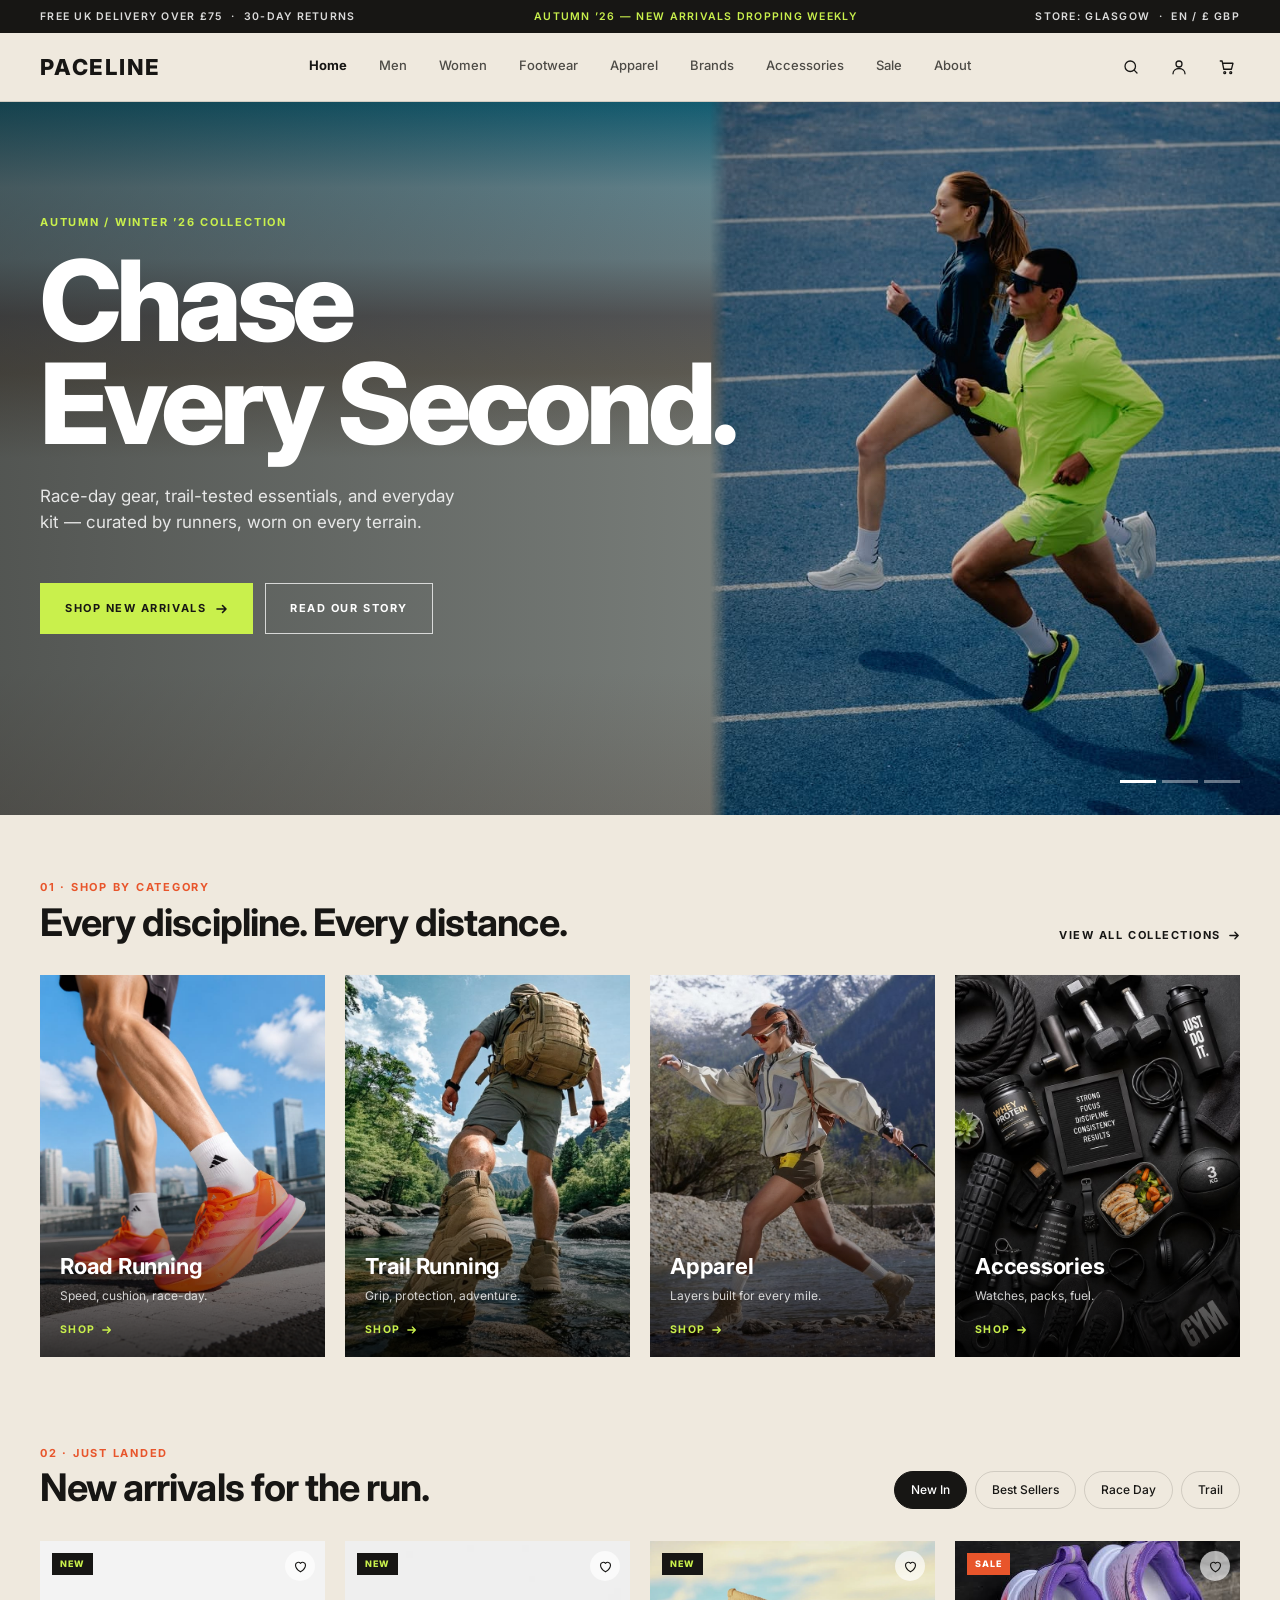
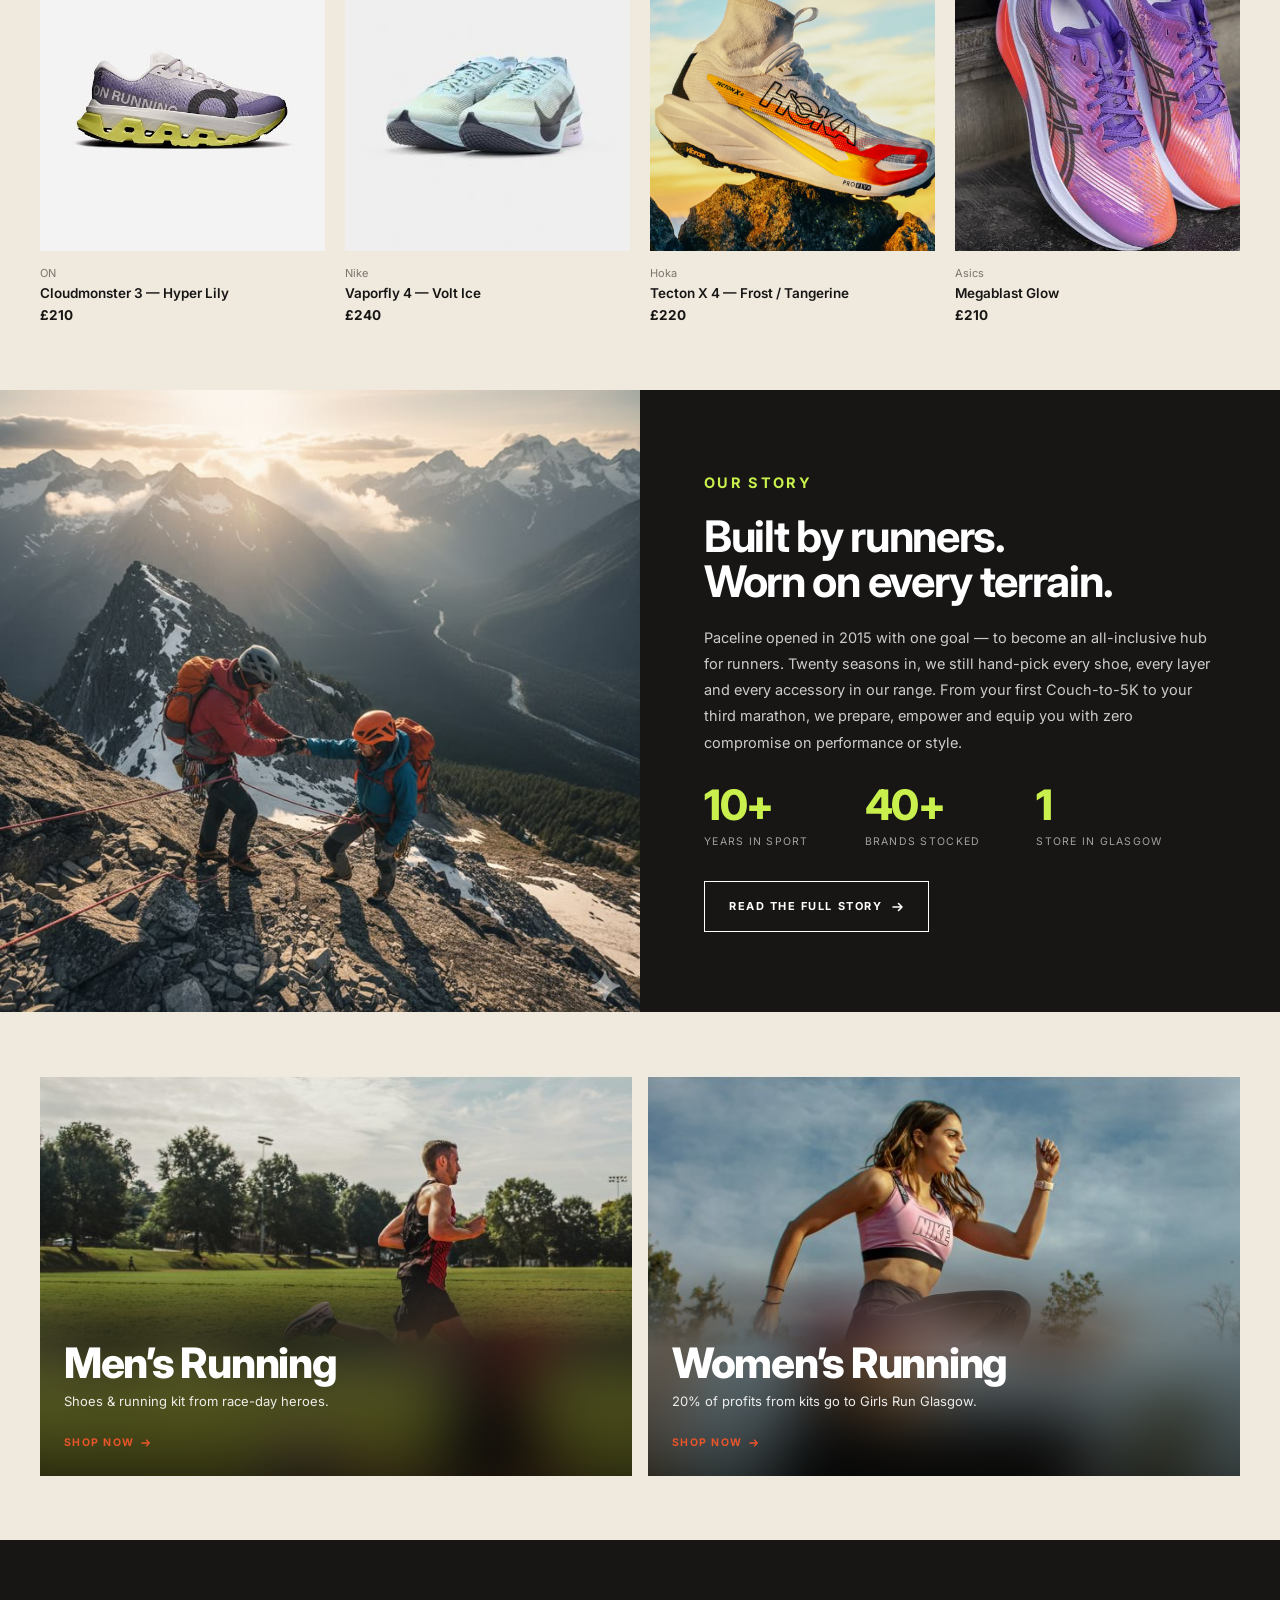
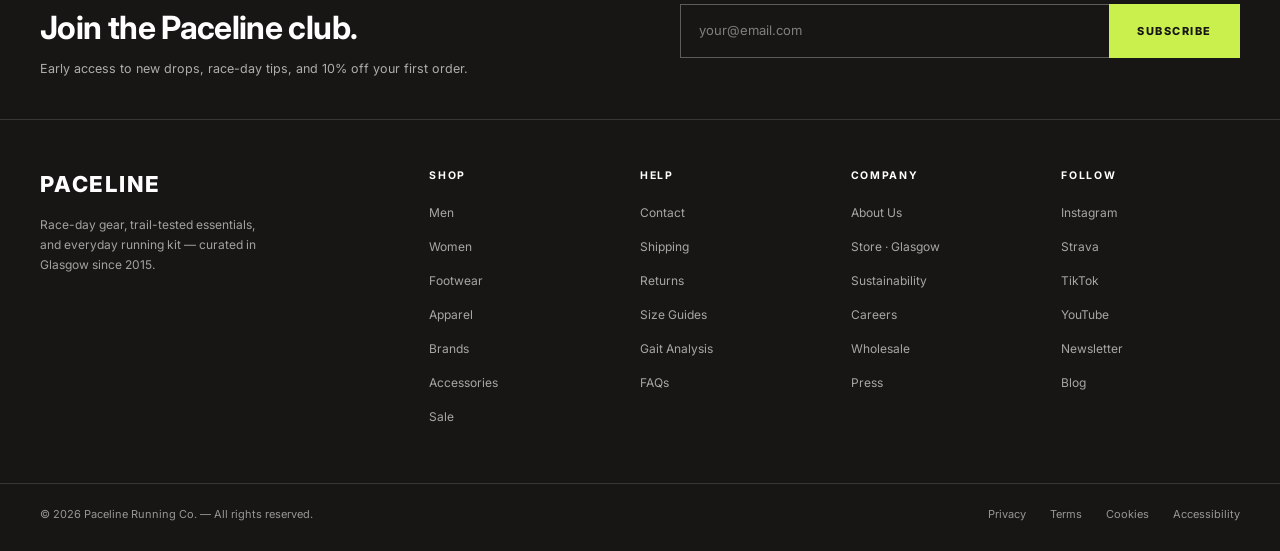
==== commit 2a53055c: "Paceline" ====
--- a/index.html
+++ b/index.html
@@ -45,8 +45,8 @@
     </nav>
     <div class="header-actions">
       <button class="icon-btn" aria-label="Search"><svg><use href="#i-search"/></svg></button>
-      <button class="icon-btn" aria-label="Account"><svg><use href="#i-user"/></svg></button>
-      <button class="icon-btn" aria-label="Basket, 2 items"><svg><use href="#i-bag"/></svg><span class="cart-count">2</span></button>
+      <a href="login.html" class="icon-btn" aria-label="Account"><svg><use href="#i-user"/></svg></a>
+      <a href="cart.html" class="icon-btn" aria-label="Basket"><svg><use href="#i-bag"/></svg><span class="cart-count" hidden>0</span></a>
       <button class="icon-btn menu-toggle" id="menuToggle" aria-label="Menu" aria-expanded="false" aria-controls="nav"><svg><use href="#i-menu"/></svg></button>
     </div>
   </div>
@@ -56,7 +56,7 @@
   <!-- Hero -->
   <section class="hero" aria-labelledby="hero-title">
     <div class="hero-bg-blur" aria-hidden="true"></div>
-    <div class="hero-bg"><img src="img/hero.jpg" alt="A runner crossing a desert ridge at speed"></div>
+    <div class="hero-bg"><img src="img/runners.jpg" alt="A runner crossing a desert ridge at speed"></div>
     <div class="wrap">
       <div class="hero-inner">
         <p class="eyebrow lime">Autumn / Winter ’26 Collection</p>
@@ -83,19 +83,19 @@
       </div>
       <div class="cat-grid">
         <a href="footwear.html" class="cat-card">
-          <img src="img/cat-road.jpg" alt="">
+          <img src="img/road.jpg" alt="">
           <div class="meta"><h3>Road Running</h3><p>Speed, cushion, race-day.</p><span class="shop-link">Shop <svg><use href="#i-arrow"/></svg></span></div>
         </a>
         <a href="footwear.html" class="cat-card">
-          <img src="img/cat-trail.jpg" alt="">
+          <img src="img/trail.jpg" alt="">
           <div class="meta"><h3>Trail Running</h3><p>Grip, protection, adventure.</p><span class="shop-link">Shop <svg><use href="#i-arrow"/></svg></span></div>
         </a>
         <a href="apparel.html" class="cat-card">
-          <img src="img/cat-apparel.jpg" alt="">
+          <img src="img/apparel.jpg" alt="">
           <div class="meta"><h3>Apparel</h3><p>Layers built for every mile.</p><span class="shop-link">Shop <svg><use href="#i-arrow"/></svg></span></div>
         </a>
         <a href="accessories.html" class="cat-card">
-          <img src="img/cat-accessories.jpg" alt="">
+          <img src="img/accessories.jpg" alt="">
           <div class="meta"><h3>Accessories</h3><p>Watches, packs, fuel.</p><span class="shop-link">Shop <svg><use href="#i-arrow"/></svg></span></div>
         </a>
       </div>
@@ -156,7 +156,7 @@
 
   <!-- Story -->
   <section class="story on-dark" aria-labelledby="story-title">
-    <div class="story-img"><img src="img/story.jpg" alt="A runner standing on a rocky summit above the clouds"></div>
+    <div class="story-img"><img src="img/mountain.jpg" alt="A runner standing on a rocky summit above the clouds"></div>
     <div class="story-copy">
       <p class="eyebrow">Our story</p>
       <h2 id="story-title">Built by runners.<br>Worn on every terrain.</h2>
@@ -210,9 +210,9 @@
       <p>Race-day gear, trail-tested essentials, and everyday running kit — curated in Glasgow since 2015.</p>
     </div>
     <div class="footer-col"><h4>Shop</h4><ul><li><a href="men.html">Men</a></li><li><a href="women.html">Women</a></li><li><a href="footwear.html">Footwear</a></li><li><a href="apparel.html">Apparel</a></li><li><a href="brands.html">Brands</a></li><li><a href="accessories.html">Accessories</a></li><li><a href="sale.html">Sale</a></li></ul></div>
-    <div class="footer-col"><h4>Help</h4><ul><li><a href="#">Contact</a></li><li><a href="#">Shipping</a></li><li><a href="#">Returns</a></li><li><a href="#">Size Guides</a></li><li><a href="gait-analysis.html">Gait Analysis</a></li><li><a href="#">FAQs</a></li></ul></div>
-    <div class="footer-col"><h4>Company</h4><ul><li><a href="about.html">About Us</a></li><li><a href="https://www.visitglasgow.org.uk/">Store · Glasgow</a></li><li><a href="#">Sustainability</a></li><li><a href="#">Careers</a></li><li><a href="#">Wholesale</a></li><li><a href="#">Press</a></li></ul></div>
-    <div class="footer-col"><h4>Follow</h4><ul><li><a href="#">Instagram</a></li><li><a href="#">Strava</a></li><li><a href="#">TikTok</a></li><li><a href="#">YouTube</a></li><li><a href="#">Newsletter</a></li><li><a href="#">Blog</a></li></ul></div>
+    <div class="footer-col"><h4>Help</h4><ul><li><a href="contact.html">Contact</a></li><li><a href="cart.html">Shipping</a></li><li><a href="https://paceline.fit/policies/refund-policy">Returns</a></li><li><a href="img/size-guide.png">Size Guides</a></li><li><a href="gait-analysis.html">Gait Analysis</a></li><li><a href="https://paceline.fit/pages/faqs">FAQs</a></li></ul></div>
+    <div class="footer-col"><h4>Company</h4><ul><li><a href="about.html">About Us</a></li><li><a href="https://www.visitglasgow.org.uk/">Store · Glasgow</a></li><li><a href="https://pacelineequity.com/esg-policy/">Sustainability</a></li><li><a href="https://paceline.fit/pages/careers">Careers</a></li><li><a href="https://paceline.fit/pages/the-marketplace">Wholesale</a></li><li><a href="https://paceline.fit/blogs/news">Press</a></li></ul></div>
+    <div class="footer-col"><h4>Follow</h4><ul><li><a href="https://www.instagram.com/paceline.fit/?hl=en">Instagram</a></li><li><a href="https://www.strava.com/clubs/paceline-rt">Strava</a></li><li><a href="https://www.tiktok.com/@paceline.fit">TikTok</a></li><li><a href="https://www.youtube.com/@pacelineride">YouTube</a></li><li><a href="https://paceline.com/news/">Newsletter</a></li><li><a href="https://paceline.fit/pages/blogs">Blog</a></li></ul></div>
   </div>
   <div class="legal">
     <div class="wrap">
@@ -223,5 +223,7 @@
 </footer>
 
 <script src="js/main.js"></script>
+<script src="js/store.js"></script>
+<script src="js/search.js"></script>
 </body>
 </html>
--- a/css/styles.css
+++ b/css/styles.css
@@ -460,4 +460,148 @@
   .gait-grid { grid-template-columns: 1fr; gap: 40px; }
   .gait-card { position: static; padding: 24px; }
   .field-row { grid-template-columns: 1fr; gap: 0; }
+}
+/* ==========================================================================
+   CONTACT + LOGIN PAGES
+   (these reuse .field, .gait-card, .gait-grid, .gait-done from the gait section)
+   ========================================================================== */
+.hours { margin: 0 0 40px; border-top: 1px solid var(--line); }
+.hours div { display: flex; justify-content: space-between; gap: 16px; padding: 12px 0; border-bottom: 1px solid var(--line); font-size: 13px; }
+.hours dt { color: var(--ink-soft); }
+.hours dd { margin: 0; font-weight: 600; text-align: right; }
+.contact-lines { font-size: 13px; line-height: 2; color: var(--ink-soft); margin: 0 0 40px; }
+.contact-lines a { color: var(--ink); font-weight: 600; text-decoration: underline; text-underline-offset: 3px; }
+
+.auth { display: grid; grid-template-columns: 5fr 7fr; min-height: calc(100vh - 101px); }
+.auth-side {
+  background: var(--ink); color: var(--white); padding: 72px 56px;
+  display: flex; flex-direction: column; justify-content: center;
+}
+.auth-side h1 { font-size: clamp(40px, 4.4vw, 60px); font-weight: 800; letter-spacing: -.04em; line-height: 1; margin: 18px 0 28px; max-width: 420px; }
+.auth-perks { list-style: none; margin: 0; padding: 0; font-size: 14px; line-height: 1.6; color: rgba(255,255,255,.78); }
+.auth-perks li { position: relative; padding-left: 24px; }
+.auth-perks li + li { margin-top: 12px; }
+.auth-perks li::before { content: ""; position: absolute; left: 0; top: .72em; width: 12px; height: 2px; background: var(--lime); }
+.auth-main { display: grid; place-items: center; padding: 56px var(--gutter); }
+.auth-card { width: 100%; max-width: 440px; background: var(--white); padding: 36px; }
+.auth-card h2 { font-size: 24px; font-weight: 700; letter-spacing: -.02em; margin-bottom: 8px; }
+.auth-card .lede { font-size: 13px; line-height: 1.6; color: var(--ink-soft); margin-bottom: 24px; }
+.auth-tabs { display: grid; grid-template-columns: 1fr 1fr; border-bottom: 1px solid var(--line); margin-bottom: 28px; }
+.auth-tabs[hidden] { display: none; }
+.auth-tabs button {
+  background: none; border: 0; padding: 0 0 14px; margin-bottom: -1px;
+  font-size: 14px; font-weight: 600; color: var(--muted); border-bottom: 2px solid transparent;
+}
+.auth-tabs button[aria-selected="true"] { color: var(--ink); border-bottom-color: var(--ink); }
+.auth-tabs button:hover { color: var(--ink); }
+.pw { position: relative; }
+.pw input {
+  width: 100%; padding: 13px 64px 13px 14px; border: 1px solid var(--line); background: var(--cream-light);
+  font: inherit; font-size: 14px; color: var(--ink); border-radius: 0;
+}
+.pw-toggle {
+  position: absolute; right: 4px; top: 50%; transform: translateY(-50%);
+  background: none; border: 0; padding: 8px 10px; font-size: 12px; font-weight: 600; color: var(--ink-soft);
+}
+.pw-toggle:hover { color: var(--ink); }
+.hint { margin-top: 6px; font-size: 11.5px; color: var(--muted); }
+.auth-row { display: flex; justify-content: space-between; align-items: center; gap: 12px; margin: 0 0 22px; }
+.check { display: flex; gap: 8px; align-items: flex-start; font-size: 12.5px; line-height: 1.5; color: var(--ink-soft); }
+.check input { margin-top: 3px; accent-color: var(--ink); }
+.link-btn { background: none; border: 0; padding: 0; font-size: 12.5px; font-weight: 600; text-decoration: underline; text-underline-offset: 3px; }
+.auth-card .btn { width: 100%; justify-content: center; border: 0; }
+.auth-card .btn + .btn { margin-top: 10px; }
+.auth-card .btn-ink-outline, .gait-card .btn-ink-outline { border: 1.5px solid var(--ink); }
+
+@media (max-width: 900px) {
+  .auth { grid-template-columns: 1fr; min-height: 0; }
+  .auth-side { padding: 48px var(--gutter); }
+  .auth-card { padding: 24px; }
+}
+/* ==========================================================================
+   BASKET + SEARCH
+   ========================================================================== */
+[hidden] { display: none !important; }
+
+/* "Saved" pop-up message */
+.toast {
+  position: fixed; left: 50%; bottom: 28px; transform: translate(-50%, 20px); z-index: 120;
+  display: flex; align-items: center; gap: 18px; max-width: calc(100vw - 32px);
+  background: var(--ink); color: var(--white); padding: 14px 20px; font-size: 13px;
+  opacity: 0; pointer-events: none; transition: opacity .25s, transform .25s;
+}
+.toast.show { opacity: 1; transform: translate(-50%, 0); pointer-events: auto; }
+.toast a { color: var(--lime); font-weight: 700; font-size: 11px; letter-spacing: .12em; text-transform: uppercase; white-space: nowrap; }
+
+/* ---------- Search pop-up ---------- */
+.search-overlay { position: fixed; inset: 0; z-index: 100; display: none; }
+.search-overlay.open { display: block; }
+.search-backdrop { position: absolute; inset: 0; background: rgba(23, 22, 20, .55); }
+.search-panel {
+  position: relative; background: var(--cream); max-height: 88vh; overflow-y: auto;
+  padding: 28px 0 40px; box-shadow: 0 24px 60px rgba(0,0,0,.25); animation: searchIn .22s ease;
+}
+@keyframes searchIn { from { opacity: 0; transform: translateY(-14px); } to { opacity: 1; transform: none; } }
+.search-box { display: flex; align-items: center; gap: 14px; border-bottom: 2px solid var(--ink); padding-bottom: 14px; }
+.search-box > svg { width: 22px; height: 22px; flex: none; stroke: var(--ink); fill: none; stroke-width: 1.8; stroke-linecap: round; }
+.search-box input {
+  flex: 1; min-width: 0; border: 0; background: transparent; outline: none; color: var(--ink);
+  font: inherit; font-size: clamp(22px, 3vw, 34px); font-weight: 700; letter-spacing: -.02em;
+}
+.search-box input::placeholder { color: var(--muted); font-weight: 500; }
+.search-close { background: none; border: 0; padding: 8px 4px; font-size: 11px; font-weight: 700; letter-spacing: .14em; text-transform: uppercase; }
+.search-close:hover { text-decoration: underline; text-underline-offset: 3px; }
+.search-chips { display: flex; flex-wrap: wrap; gap: 8px; margin-top: 18px; align-items: center; }
+.search-chips .label { font-size: 11px; font-weight: 700; letter-spacing: .14em; text-transform: uppercase; color: var(--muted); margin-right: 6px; }
+.search-meta { margin: 26px 0 14px; font-size: 12px; color: var(--muted); }
+.search-results { display: grid; grid-template-columns: repeat(2, 1fr); gap: 12px; }
+.sr-item { display: grid; grid-template-columns: 76px 1fr auto; gap: 14px; align-items: center; background: var(--white); padding: 10px 14px 10px 10px; }
+.sr-item img { width: 76px; height: 76px; object-fit: cover; background: #e0a550; }
+.sr-item .product-brand { margin: 0 0 2px; }
+.sr-item a { display: block; }
+.sr-item a:hover .product-name { text-decoration: underline; text-underline-offset: 3px; }
+.sr-save { width: 34px; height: 34px; border: 1px solid var(--line); border-radius: 50%; background: transparent; display: grid; place-items: center; }
+.sr-save:hover { border-color: var(--ink); }
+.sr-save svg { width: 16px; height: 16px; fill: none; stroke: var(--ink); stroke-width: 1.8; stroke-linejoin: round; }
+.sr-save[aria-pressed="true"] svg { fill: var(--orange); stroke: var(--orange); }
+.search-none { padding: 20px 0; font-size: 14px; color: var(--ink-soft); }
+
+/* ---------- Basket page ---------- */
+.cart-grid { display: grid; grid-template-columns: 1.6fr 1fr; gap: 56px; align-items: start; }
+.cart-item { display: grid; grid-template-columns: 110px 1fr auto; gap: 20px; padding: 22px 0; border-top: 1px solid var(--line); }
+.cart-item:last-of-type { border-bottom: 1px solid var(--line); }
+.cart-item img { width: 110px; height: 120px; object-fit: cover; background: #e0a550; }
+.ci-info .product-name { margin-bottom: 4px; }
+.ci-right { text-align: right; display: flex; flex-direction: column; justify-content: space-between; align-items: flex-end; }
+.ci-line { font-size: 15px; font-weight: 700; }
+.qty { display: inline-flex; align-items: center; border: 1px solid var(--line); border-radius: 999px; margin-top: 14px; }
+.qty button { width: 34px; height: 34px; border: 0; background: none; font-size: 17px; line-height: 1; border-radius: 50%; }
+.qty button:hover { background: rgba(23,22,20,.06); }
+.qty span { min-width: 26px; text-align: center; font-size: 13px; font-weight: 600; }
+.cart-clear { margin-top: 20px; }
+.cart-summary { background: var(--white); padding: 32px; position: sticky; top: 92px; }
+.cart-summary h2 { font-size: 22px; font-weight: 700; letter-spacing: -.02em; margin-bottom: 18px; }
+.sum-row { display: flex; justify-content: space-between; padding: 9px 0; font-size: 14px; color: var(--ink-soft); }
+.sum-row b { color: var(--ink); }
+.sum-total { display: flex; justify-content: space-between; border-top: 1px solid var(--line); margin-top: 10px; padding-top: 16px; font-size: 19px; font-weight: 800; }
+.ship-msg { margin-top: 18px; font-size: 12.5px; line-height: 1.5; color: var(--ink-soft); }
+.ship-bar { height: 6px; background: var(--cream); margin-top: 8px; }
+.ship-bar i { display: block; height: 100%; width: 0; background: var(--lime); transition: width .3s; }
+.cart-summary .btn { width: 100%; justify-content: center; border: 0; margin-top: 20px; }
+.cart-note { margin-top: 12px; font-size: 12px; color: var(--orange); min-height: 1em; }
+.ship-info { list-style: none; margin: 22px 0 0; padding: 18px 0 0; border-top: 1px solid var(--line); font-size: 12.5px; line-height: 1.9; color: var(--ink-soft); }
+.ship-info b { color: var(--ink); }
+.cart-empty { padding: 40px 0 80px; }
+.cart-empty h2 { font-size: 28px; font-weight: 700; letter-spacing: -.02em; margin-bottom: 10px; }
+.cart-empty p { font-size: 14px; color: var(--ink-soft); margin-bottom: 24px; }
+
+@media (max-width: 900px) {
+  .cart-grid { grid-template-columns: 1fr; gap: 36px; }
+  .cart-summary { position: static; padding: 24px; }
+  .search-results { grid-template-columns: 1fr; }
+}
+@media (max-width: 520px) {
+  .cart-item { grid-template-columns: 84px 1fr; }
+  .cart-item img { width: 84px; height: 96px; }
+  .ci-right { grid-column: 1 / -1; flex-direction: row; align-items: center; }
 }
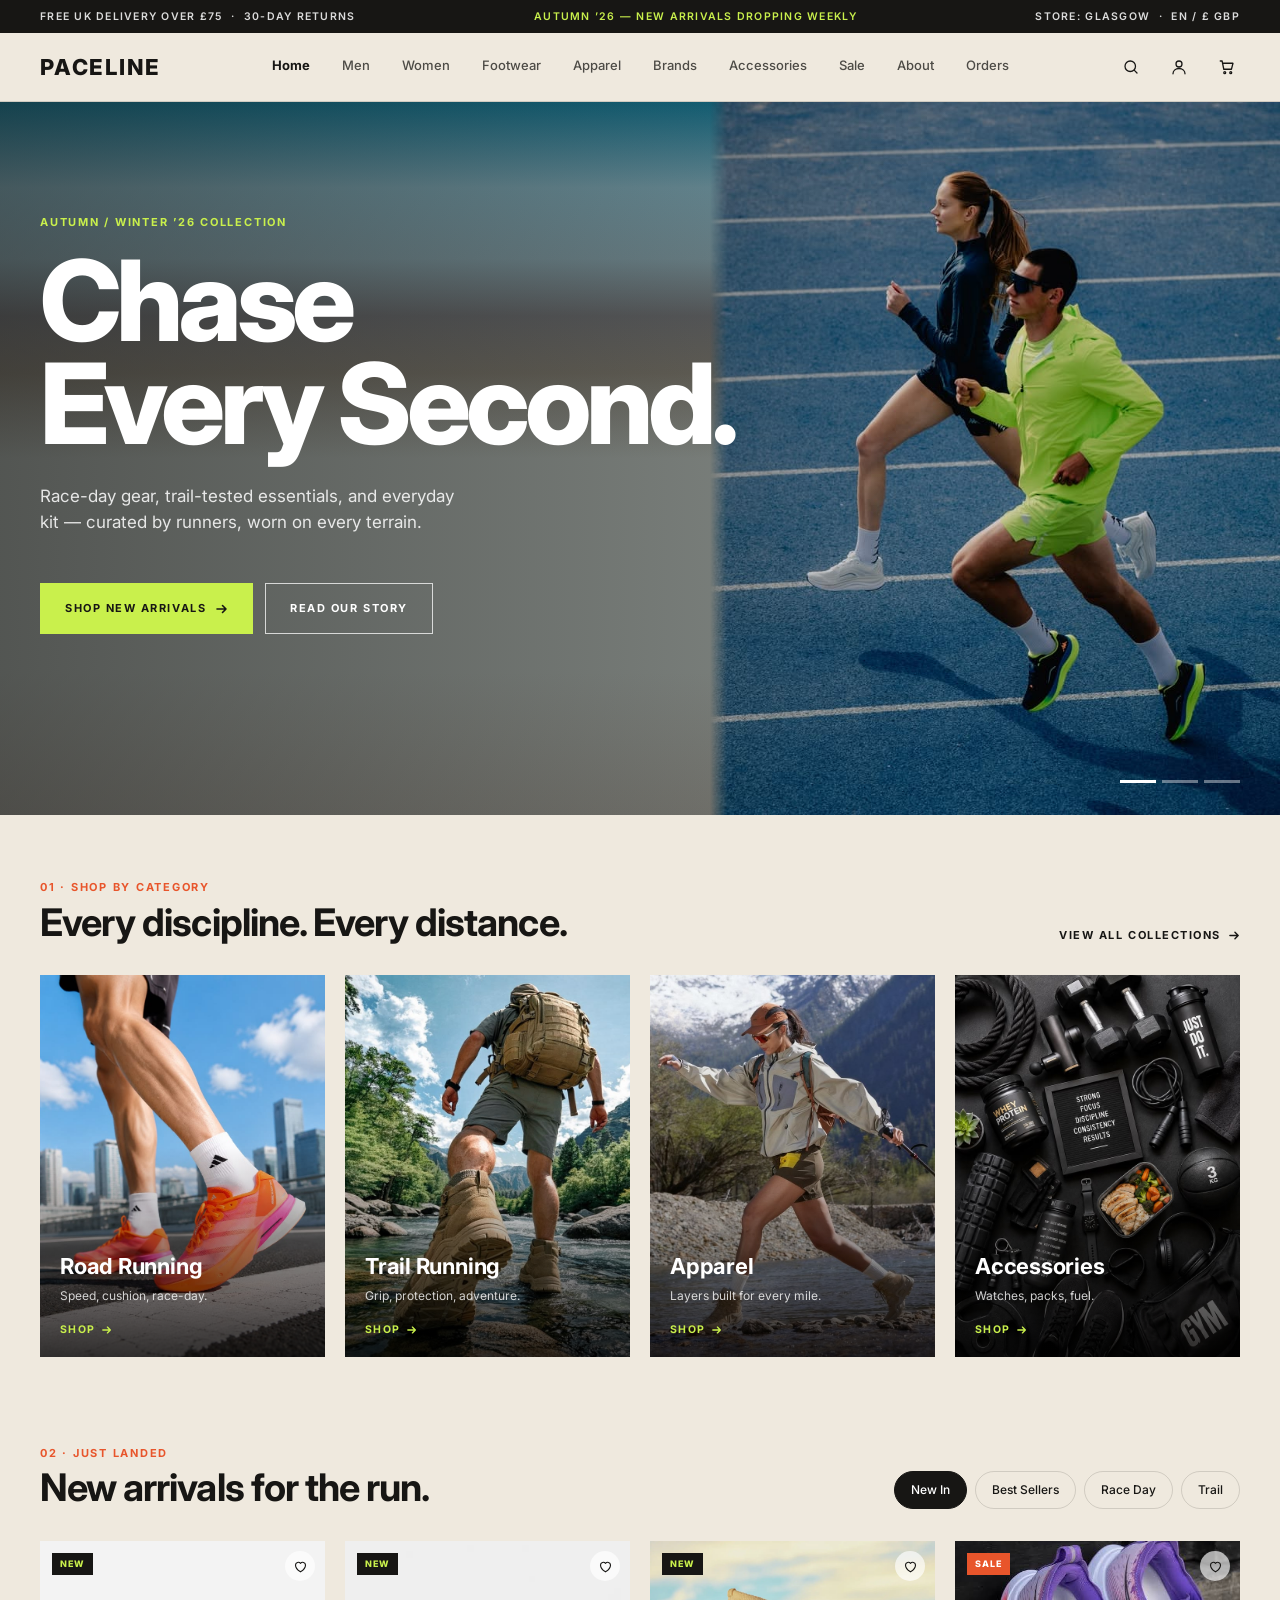
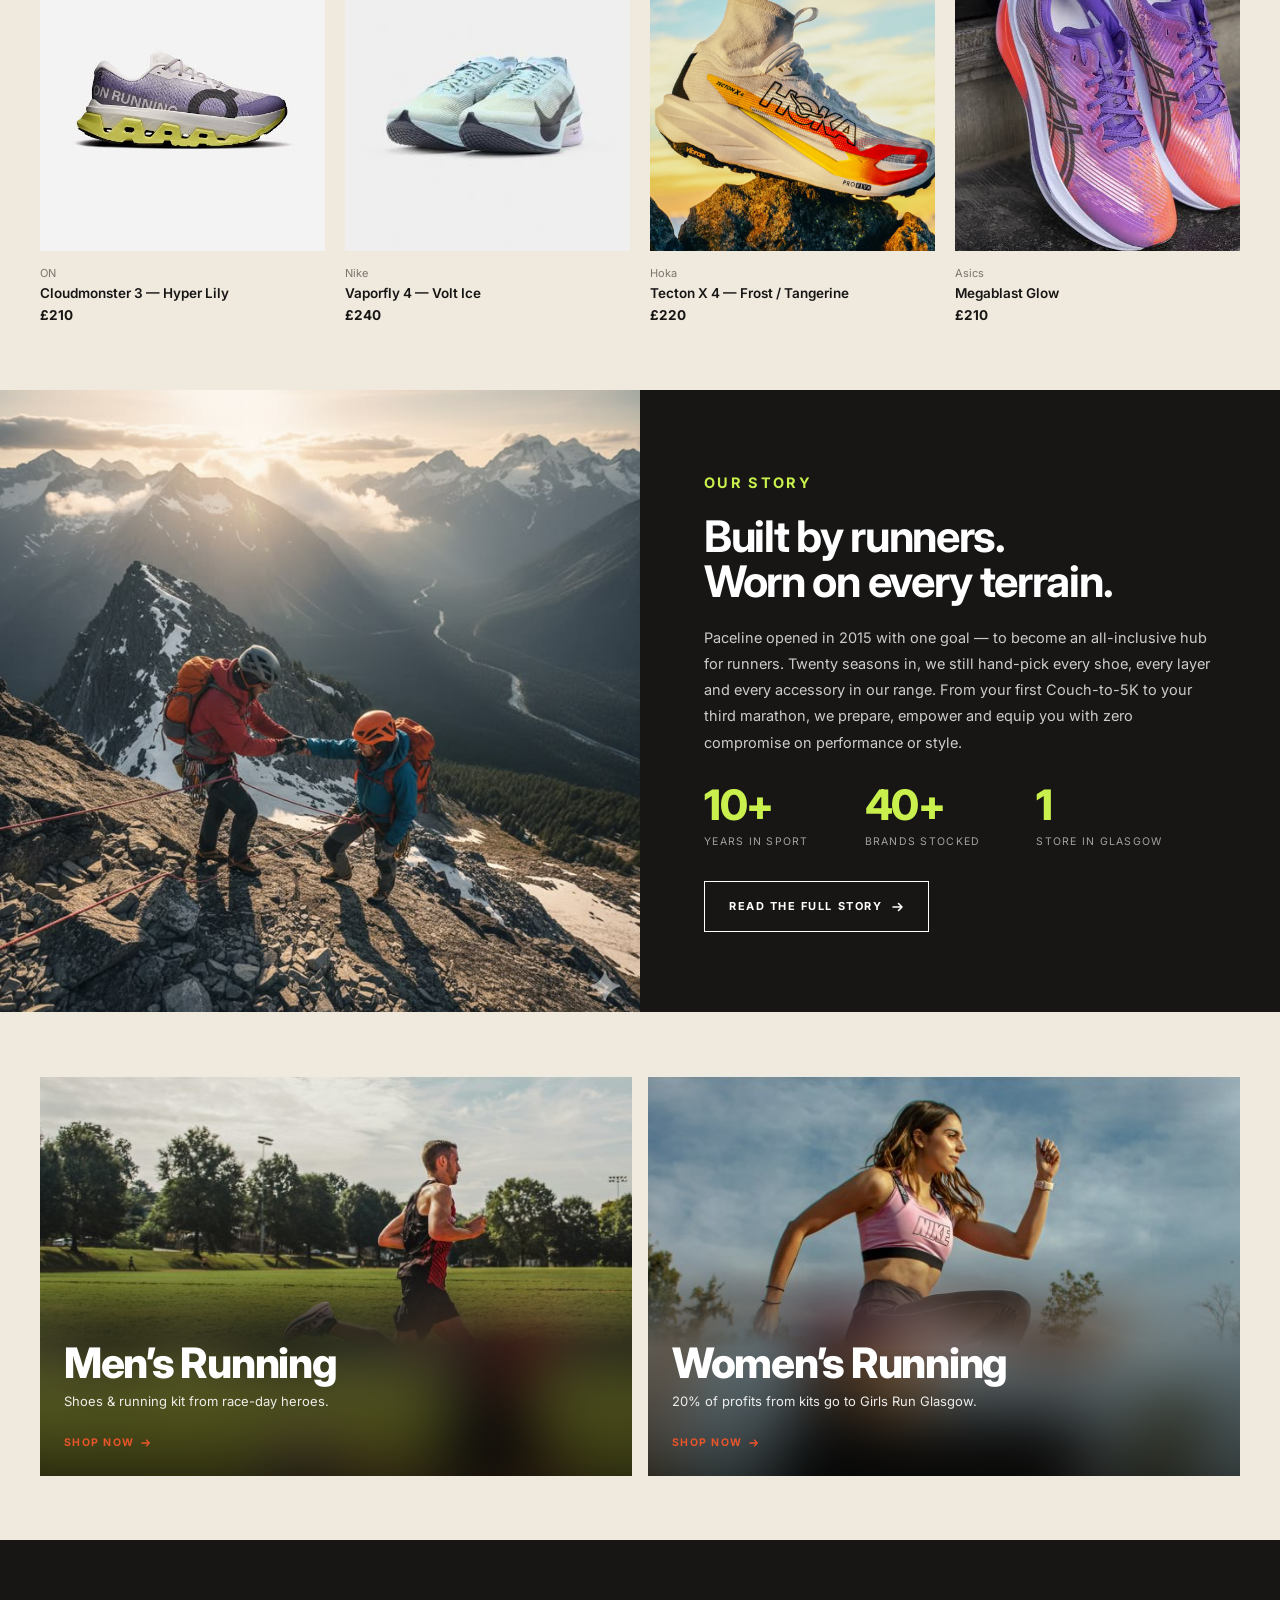
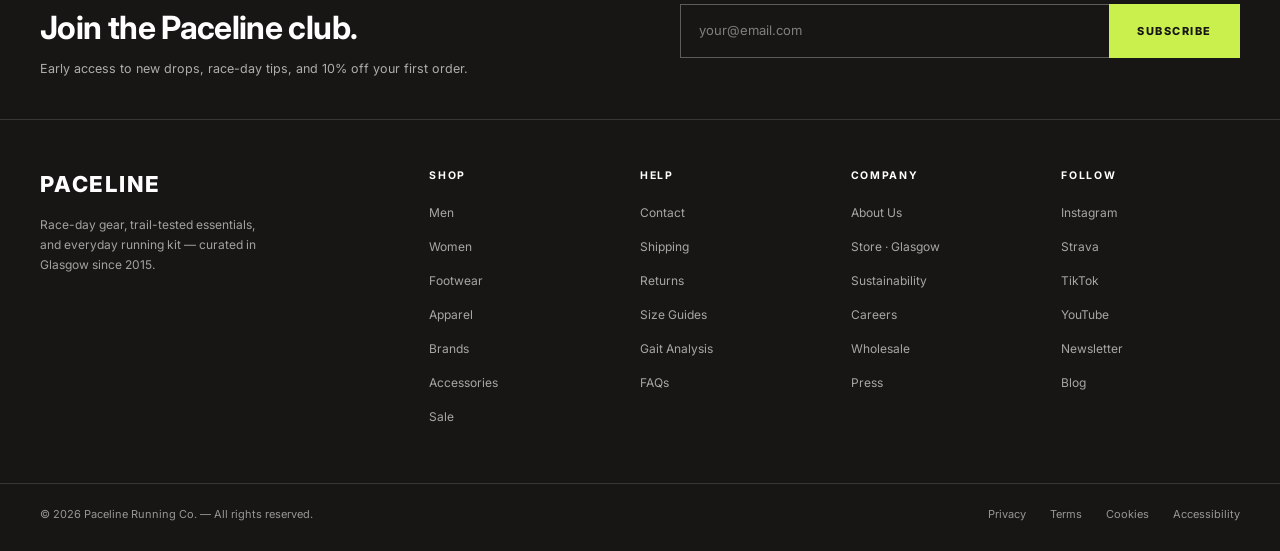
==== commit 8815d650: "Paceline" ====
--- a/index.html
+++ b/index.html
@@ -42,6 +42,7 @@
       <a href="accessories.html">Accessories</a>
       <a href="sale.html">Sale</a>
       <a href="about.html">About</a>
+      <a href="orders.html">Orders</a>
     </nav>
     <div class="header-actions">
       <button class="icon-btn" aria-label="Search"><svg><use href="#i-search"/></svg></button>
@@ -210,7 +211,7 @@
       <p>Race-day gear, trail-tested essentials, and everyday running kit — curated in Glasgow since 2015.</p>
     </div>
     <div class="footer-col"><h4>Shop</h4><ul><li><a href="men.html">Men</a></li><li><a href="women.html">Women</a></li><li><a href="footwear.html">Footwear</a></li><li><a href="apparel.html">Apparel</a></li><li><a href="brands.html">Brands</a></li><li><a href="accessories.html">Accessories</a></li><li><a href="sale.html">Sale</a></li></ul></div>
-    <div class="footer-col"><h4>Help</h4><ul><li><a href="contact.html">Contact</a></li><li><a href="cart.html">Shipping</a></li><li><a href="https://paceline.fit/policies/refund-policy">Returns</a></li><li><a href="img/size-guide.png">Size Guides</a></li><li><a href="gait-analysis.html">Gait Analysis</a></li><li><a href="https://paceline.fit/pages/faqs">FAQs</a></li></ul></div>
+    <div class="footer-col"><h4>Help</h4><ul><li><a href="contact.html">Contact</a></li><li><a href="orders.html">Shipping</a></li><li><a href="https://paceline.fit/policies/refund-policy">Returns</a></li><li><a href="img/size-guide.png">Size Guides</a></li><li><a href="gait-analysis.html">Gait Analysis</a></li><li><a href="https://paceline.fit/pages/faqs">FAQs</a></li></ul></div>
     <div class="footer-col"><h4>Company</h4><ul><li><a href="about.html">About Us</a></li><li><a href="https://www.visitglasgow.org.uk/">Store · Glasgow</a></li><li><a href="https://pacelineequity.com/esg-policy/">Sustainability</a></li><li><a href="https://paceline.fit/pages/careers">Careers</a></li><li><a href="https://paceline.fit/pages/the-marketplace">Wholesale</a></li><li><a href="https://paceline.fit/blogs/news">Press</a></li></ul></div>
     <div class="footer-col"><h4>Follow</h4><ul><li><a href="https://www.instagram.com/paceline.fit/?hl=en">Instagram</a></li><li><a href="https://www.strava.com/clubs/paceline-rt">Strava</a></li><li><a href="https://www.tiktok.com/@paceline.fit">TikTok</a></li><li><a href="https://www.youtube.com/@pacelineride">YouTube</a></li><li><a href="https://paceline.com/news/">Newsletter</a></li><li><a href="https://paceline.fit/pages/blogs">Blog</a></li></ul></div>
   </div>
